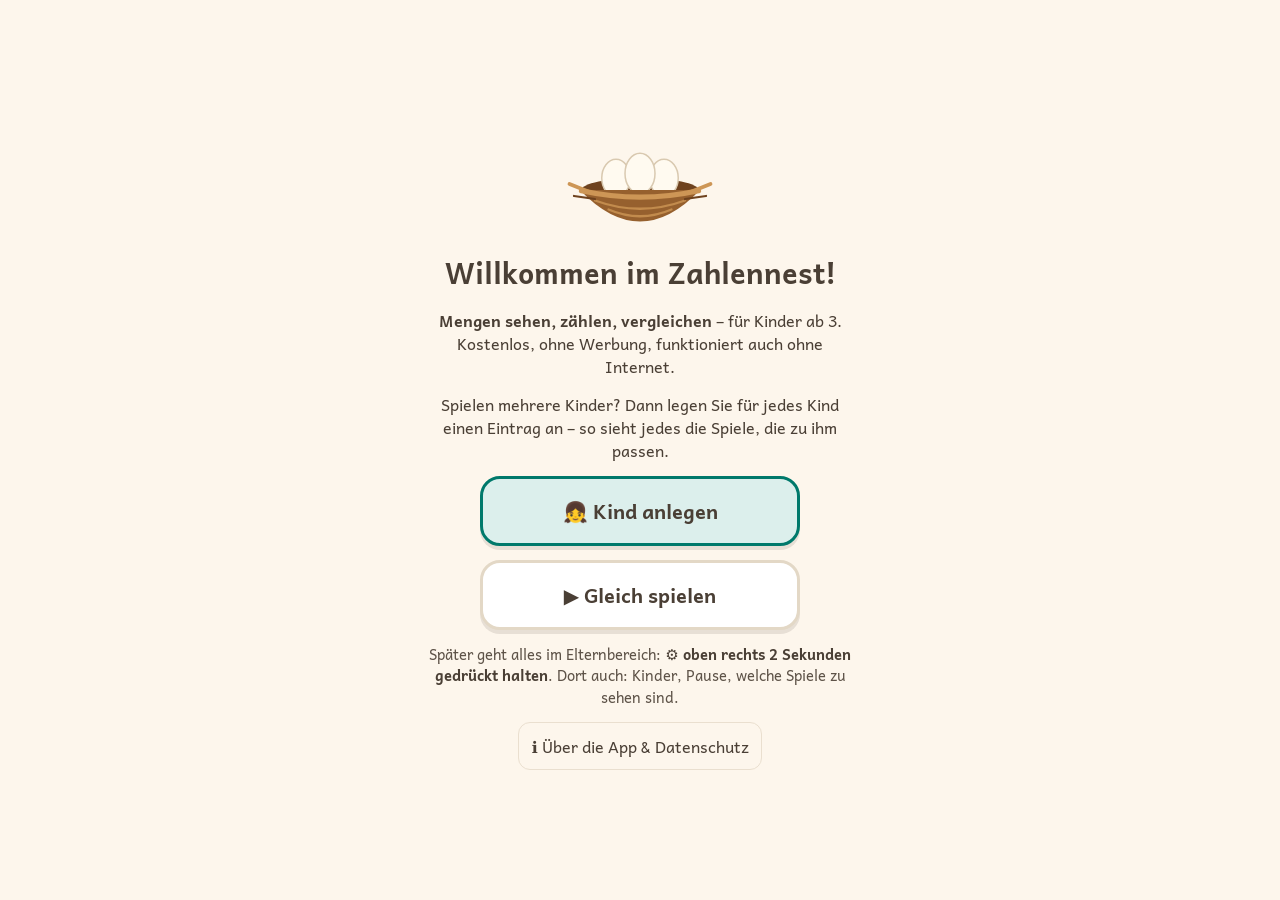
==== index.html @ 63c45300 "Team-Vorschläge: Nachspuren mit Ausweg (Strich wird gezeigt), kein Fehler-Vibrieren, „Welche Zahl?“ " ====
<!doctype html>
<html lang="de">
<head>
  <meta charset="utf-8">
  <!-- Sicherheit (wie Wortnest): nur eigene Dateien; kein eingebetteter oder fremder Code, nichts geht an fremde Adressen
       (Fotos kommen als blob:/data: vom Gerät). Beschrieben in docs/technik.md, Test tests/sicherheit.js -->
  <meta http-equiv="Content-Security-Policy" content="default-src 'self'; script-src 'self'; style-src 'self'; style-src-attr 'unsafe-inline'; img-src 'self' blob: data:; media-src 'self' blob: data:; font-src 'self'; connect-src 'self' blob: data:; worker-src 'self'; manifest-src 'self'; frame-src 'self'; object-src 'none'; base-uri 'self'; form-action 'none'">
  <meta name="referrer" content="no-referrer">
  <meta name="viewport" content="width=device-width, initial-scale=1, maximum-scale=1, user-scalable=no, viewport-fit=cover">
  <meta name="theme-color" content="#fdf6ec">
  <title>Zahlennest – Mengen und Zahlen</title>
  <link rel="manifest" href="manifest.webmanifest">
  <link rel="icon" href="icons/icon-192.png">
  <link rel="stylesheet" href="style.css">
</head>
<body class="laedt">

  <!-- Willkommen: nur beim allerersten Start auf einem neuen Gerät, für die Eltern -->
  <section id="willkommen" class="screen">
    <div class="willkommen">
      <img class="willkommen-bild" src="bilder/nest.svg" alt="">
      <h2>Willkommen im Zahlennest!</h2>
      <p><b>Mengen sehen, zählen, vergleichen</b> – für Kinder ab 3. Kostenlos, ohne Werbung,
        funktioniert auch ohne Internet.</p>
      <p>Spielen mehrere Kinder? Dann legen Sie für jedes Kind einen Eintrag an – so sieht jedes die Spiele,
        die zu ihm passen.</p>
      <button id="btn-willkommen-kind" class="willkommen-btn haupt">👧 Kind anlegen</button>
      <button id="btn-willkommen-los" class="willkommen-btn">▶️ Gleich spielen</button>
      <p class="hinweis">Später geht alles im Elternbereich: <b>⚙️ oben rechts 2 Sekunden gedrückt halten</b>.
        Dort auch: Kinder, Pause, welche Spiele zu sehen sind.</p>
      <button id="btn-willkommen-info" class="text-btn">ℹ️ Über die App &amp; Datenschutz</button>
    </div>
  </section>

  <!-- Über die App & Datenschutz (für Eltern) -->
  <section id="info" class="screen eltern">
    <header class="topbar">
      <button id="btn-info-zurueck" class="icon-btn" aria-label="Zurück">⬅️</button>
      <h2>Über die App</h2>
      <span></span>
    </header>
    <div class="eltern-inhalt info">
      <div class="karte">
        <h3>Zahlennest <small>· eine App vom Lauschling</small></h3>
        <p>Eine kostenlose Lern-App für Kinder ab 3 Jahren, ohne Werbung und ohne Tracking – als privates Projekt eines
          Vaters für seine Kinder entstanden. Sie ist an Montessori angelehnt: erst <b>Mengen</b> erleben, dann Ziffern;
          erst kleine Zahlen (1 bis 3 auf einen Blick, bis 5 zählen), dann größere. Gezählt wird durch Schieben, nicht
          durch Tippen, und die letzte Zahl wird betont: „eins, zwei, drei – drei Äpfel!“</p>
        <p>Es gibt kein „falsch“, keine Punkte und keine Zeitgrenze. Jede Runde endet mit einer kleinen Aufgabe in der
          echten Welt („Hol mir zwei Löffel!“) – Zählen lernt man vor allem beim Tischdecken, Treppensteigen und Spielen.</p>
        <p>Welche Spiele Ihr Kind sieht, stellen Sie im Elternbereich ein – am besten ein neues Spiel erst zeigen, wenn
          Sie es zusammen ausprobiert haben. Kurze Einheiten (wenige Minuten) sind für dieses Alter genug.</p>
        <p>Schwester-App: <a href="https://doganbedran.github.io/buchstaben/" target="_blank" rel="noopener">Wortnest</a>
          (Buchstaben und Laute). Eine eingestellte Pause gilt für beide Apps zusammen.</p>
      </div>
      <div class="karte">
        <h3>Datenschutz</h3>
        <p><b>Alles bleibt auf diesem Gerät.</b> Namen der Kinder, Fotos, eigene Sprachaufnahmen und Einstellungen speichert die App nur im
          Speicher dieses Browsers bzw. der installierten App. Es gibt kein Konto, keinen eigenen Server, keine Werbung,
          keine Analyse- oder Tracking-Dienste, und nichts wird an Dritte gesendet.</p>
        <p><b>Kamera und Mikrofon</b> werden nur benutzt, wenn Sie ausdrücklich ein Foto wählen oder etwas aufnehmen.</p>
        <p><b>Abruf der App:</b> Die App wird über <a href="https://pages.github.com/" target="_blank" rel="noopener">GitHub Pages</a>
          (GitHub, Inc., USA) bereitgestellt. Beim Laden und bei Updates verarbeitet GitHub technisch notwendig Verbindungsdaten
          wie die IP-Adresse, z. B. zur Sicherheit des Dienstes. Darauf hat die App keinen Einfluss; Einzelheiten stehen in der
          <a href="https://docs.github.com/de/site-policy/privacy-policies/github-general-privacy-statement" target="_blank" rel="noopener">Datenschutzerklärung von GitHub</a>.
          Danach läuft die App auch ohne Internet.</p>
        <p><b>Wortnest und Zahlennest</b> liegen unter derselben Adresse, speichern ihre Daten aber getrennt. Gemeinsam
          ist nur die Pause (Spielzeit von heute und die Einstellung „Pause nach … Minuten“).</p>
        <p><b>Löschen:</b> Kinder lassen sich im Elternbereich einzeln löschen. Alles auf einmal löschen Sie, indem Sie die
          App deinstallieren bzw. die Website-Daten dieser Seite im Browser löschen – Achtung: Das löscht auch die Daten
          von Wortnest auf diesem Gerät.</p>
      </div>
      <div class="karte">
        <h3>Lizenz &amp; Kontakt</h3>
        <p>Der Programmcode ist freie Software unter der
          <a href="https://www.gnu.org/licenses/agpl-3.0.de.html" target="_blank" rel="noopener">GNU AGPL 3.0</a>.
          Aufnahmen des Sprechers stehen unter
          <a href="https://creativecommons.org/licenses/by-nc-nd/4.0/deed.de" target="_blank" rel="noopener">CC BY-NC-ND 4.0</a>
          (nicht kommerziell, nicht verändert); vorläufige Aufnahmen stammen von der Sprachsynthese Piper („Thorsten“, frei).
          Bilder sind Emoji Ihres Geräts bzw. eigene Zeichnungen. Schrift: Andika von SIL International unter der
          <a href="https://github.com/doganbedran/zahlennest/blob/main/fonts/OFL.txt" target="_blank" rel="noopener">SIL Open Font License 1.1</a>.</p>
        <p>Fragen, Ideen oder Fehler? Gern auf der Projektseite:
          <a href="https://github.com/doganbedran/zahlennest" target="_blank" rel="noopener">github.com/doganbedran/zahlennest</a></p>
        <p class="hinweis"><span id="info-version"></span></p>
      </div>
    </div>
  </section>

  <!-- Wer spielt? (nur wenn Kinder angelegt sind) -->
  <section id="wer" class="screen">
    <header class="topbar wer-kopf">
      <img class="wer-nest" src="bilder/nest.svg" alt="">
    </header>
    <div id="wer-liste" class="wer-liste"></div>
  </section>

  <!-- Startseite: nur große Spiel-Kacheln (ein Bildschirm, eine Aufgabe) -->
  <section id="home" class="screen active">
    <header class="topbar">
      <button id="btn-kind" class="kind-btn" aria-label="Anderes Kind" hidden></button>
      <span></span>
      <button id="btn-eltern" class="icon-btn small" aria-label="Elternbereich (lange drücken)">
        <span>⚙️</span><svg class="ring" viewBox="0 0 36 36"><circle cx="18" cy="18" r="16"/></svg>
      </button>
    </header>
    <!-- Spiele: große Symbole, die Kinder ohne Lesen verstehen; sichtbar nur, was fertig und im Regal ist -->
    <nav class="spiele-raster" aria-label="Spiele">
      <button class="spiel-btn" data-spiel="wieviele" aria-label="Wie viele?" hidden>✋</button>
      <button class="spiel-btn" data-spiel="mehr" aria-label="Mehr oder weniger?" hidden><svg class="kachel-bild" viewBox="0 0 100 100" aria-hidden="true"><!-- wie im Spiel: zwei Teller übereinander, oben 5, unten 1 --><ellipse cx="50" cy="26" rx="46" ry="23" fill="#fff" stroke="#c7b08a" stroke-width="2.5"/><ellipse cx="50" cy="26" rx="38" ry="17" fill="#f6efe3"/><circle cx="38" cy="17" r="6" fill="#d23c2c" stroke="#4a3f35" stroke-width="1.5"/><circle cx="62" cy="17" r="6" fill="#d23c2c" stroke="#4a3f35" stroke-width="1.5"/><circle cx="50" cy="26" r="6" fill="#d23c2c" stroke="#4a3f35" stroke-width="1.5"/><circle cx="38" cy="35" r="6" fill="#d23c2c" stroke="#4a3f35" stroke-width="1.5"/><circle cx="62" cy="35" r="6" fill="#d23c2c" stroke="#4a3f35" stroke-width="1.5"/><ellipse cx="50" cy="74" rx="46" ry="23" fill="#fff" stroke="#c7b08a" stroke-width="2.5"/><ellipse cx="50" cy="74" rx="38" ry="17" fill="#f6efe3"/><circle cx="50" cy="74" r="6" fill="#d23c2c" stroke="#4a3f35" stroke-width="1.5"/></svg></button>
      <button class="spiel-btn" data-spiel="korb" aria-label="In den Korb zählen" hidden>🧺</button>
      <button class="spiel-btn" data-spiel="trommel" aria-label="Zahlen-Trommel" hidden>🥁</button>
      <button class="spiel-btn" data-spiel="holmir" aria-label="Hol mir …" hidden>🥄</button>
      <button class="spiel-btn" data-spiel="ziffern" aria-label="Ziffern nachspuren" hidden></button>
      <button class="spiel-btn" data-spiel="welche" aria-label="Welche Zahl?" hidden></button>
    </nav>
    <!-- Noch kein Spiel im Regal: ruhiges Nest statt leerer Seite -->
    <div id="home-leer" class="home-leer" hidden><img src="bilder/nest.svg" alt=""></div>
  </section>

  <!-- Wie viele? Drei-Stufen-Lektion mit Mengen 1–3 (👀 Das sind zwei. / 👂 Wo sind drei? / 🗣️ Sag es!), dann echte Welt -->
  <section id="wieviele" class="screen">
    <header class="topbar">
      <button id="btn-wieviele-home" class="icon-btn" aria-label="Zurück">🏠</button>
      <div id="wieviele-runden" class="runden-eier"></div>
      <button id="btn-wieviele-laut" class="icon-btn" aria-label="Nochmal hören">🔊</button>
    </header>
    <div id="wieviele-symbol" class="stufen-symbol" aria-hidden="true">👀</div>
    <div id="wieviele-karten" class="mengen-karten"></div>
    <div class="daumen-platz"><button id="btn-wieviele-daumen" class="daumen-btn" aria-label="Gemacht" hidden>👍</button></div>
  </section>

  <!-- Mehr oder weniger? Zwei Teller, das Kind tippt den mit mehr (bzw. weniger); daneben: Dinge stellen sich paarweise auf -->
  <section id="mehr" class="screen">
    <header class="topbar">
      <button id="btn-mehr-home" class="icon-btn" aria-label="Zurück">🏠</button>
      <div id="mehr-runden" class="runden-eier"></div>
      <button id="btn-mehr-laut" class="icon-btn" aria-label="Nochmal hören">🔊</button>
    </header>
    <div id="mehr-teller" class="teller-paar"></div>
    <div class="daumen-platz"><button id="btn-mehr-daumen" class="daumen-btn" aria-label="Gemacht" hidden>👍</button></div>
  </section>

  <!-- In den Korb zählen: Dinge aus dem Vorrat in den Korb schieben, jedes Ankommen zählt („eins … zwei … drei“) -->
  <section id="korb" class="screen">
    <header class="topbar">
      <button id="btn-korb-home" class="icon-btn" aria-label="Zurück">🏠</button>
      <div id="korb-runden" class="runden-eier"></div>
      <button id="btn-korb-laut" class="icon-btn" aria-label="Nochmal hören">🔊</button>
    </header>
    <div id="korb-feld" class="korb-feld"></div>
    <div class="daumen-platz"><button id="btn-korb-daumen" class="daumen-btn" aria-label="Gemacht" hidden>👍</button></div>
  </section>

  <!-- Zahlen-Trommel: „Hau dreimal auf die Trommel!“ – je Schlag ein Punkt auf der Karte und ein Zahlwort -->
  <section id="trommel" class="screen">
    <header class="topbar">
      <button id="btn-trommel-home" class="icon-btn" aria-label="Zurück">🏠</button>
      <div id="trommel-runden" class="runden-eier"></div>
      <button id="btn-trommel-laut" class="icon-btn" aria-label="Nochmal hören">🔊</button>
    </header>
    <div id="trommel-feld" class="trommel-feld"></div>
    <div class="daumen-platz"><button id="btn-trommel-daumen" class="daumen-btn" aria-label="Gemacht" hidden>👍</button></div>
  </section>

  <!-- Ziffern nachspuren: Ziffer Strich für Strich nachfahren, dann die Menge dazu (ab 4) -->
  <section id="ziffern" class="screen">
    <header class="topbar">
      <button id="btn-ziffern-home" class="icon-btn" aria-label="Zurück">🏠</button>
      <div id="ziffern-runden" class="runden-eier"></div>
      <button id="btn-ziffern-laut" class="icon-btn" aria-label="Nochmal hören">🔊</button>
    </header>
    <div id="ziffern-feld" class="ziffern-feld"></div>
    <div class="daumen-platz"><button id="btn-ziffern-daumen" class="daumen-btn" aria-label="Gemacht" hidden>👍</button></div>
  </section>

  <!-- Welche Zahl? Drei-Stufen-Lektion mit Ziffern: Das ist … / Wo ist …? / Sag es! -->
  <section id="welche" class="screen">
    <header class="topbar">
      <button id="btn-welche-home" class="icon-btn" aria-label="Zurück">🏠</button>
      <div id="welche-runden" class="runden-eier"></div>
      <button id="btn-welche-laut" class="icon-btn" aria-label="Nochmal hören">🔊</button>
    </header>
    <div id="welche-symbol" class="stufen-symbol" aria-hidden="true">👀</div>
    <div id="welche-karten" class="mengen-karten"></div>
    <div class="daumen-platz"><button id="btn-welche-daumen" class="daumen-btn" aria-label="Gemacht" hidden>👍</button></div>
  </section>

  <!-- Hol mir …: ganz echte Welt – „Hol mir zwei Löffel!“, das Kind holt, ein Erwachsener tippt 👍, dann wird gezählt -->
  <section id="hol" class="screen">
    <header class="topbar">
      <button id="btn-hol-home" class="icon-btn" aria-label="Zurück">🏠</button>
      <div id="hol-runden" class="runden-eier"></div>
      <button id="btn-hol-laut" class="icon-btn" aria-label="Nochmal hören">🔊</button>
    </header>
    <div id="hol-feld" class="hol-feld"></div>
    <div class="daumen-platz"><button id="btn-hol-daumen" class="daumen-btn" aria-label="Gemacht" hidden>👍</button></div>
  </section>

  <!-- Pause: ruhiges Bild, nur 🏠 (gilt auch nach einer Pause in Wortnest) -->
  <section id="pause" class="screen">
    <div class="spiel-pause">
      <div class="pause-bild" aria-hidden="true">😴</div>
      <button id="btn-pause-home" class="ende-home" aria-label="Fertig">🏠</button>
    </div>
  </section>

  <section id="eltern" class="screen eltern">
    <header class="topbar">
      <button id="btn-eltern-zurueck" class="icon-btn" aria-label="Zurück">🏠</button>
      <h2>Elternbereich</h2>
      <span></span>
    </header>
    <div class="eltern-inhalt">
      <div class="karte">
        <h3>Kinder</h3>
        <p class="hinweis">Jedes Kind hat eigene Einstellungen. Sobald ein Kind angelegt ist, fragt die App beim Start
          „Wer spielt?“. Die App zählt nichts über Ihr Kind – es gibt keine Punkte und keine Ranglisten.</p>
        <div id="kinder-liste" class="kinder-liste"></div>
        <button id="btn-kind-neu" class="text-btn">➕ Kind hinzufügen</button>
        <button id="btn-aus-wortnest" class="text-btn" hidden>📥 Aus Wortnest übernehmen</button>
      </div>

      <div class="karte">
        <h3>Stimmen 🎙️</h3>
        <p class="hinweis">Statt der Computerstimme können Sie (oder Oma, Opa …) die Sätze der Spiele selbst einsprechen.
          Die Aufnahmen bleiben nur auf diesem Gerät. Was noch nicht eingesprochen ist, spricht weiter die Computerstimme.</p>
        <div id="menschen-liste" class="kinder-liste"></div>
        <button id="btn-mensch-neu" class="text-btn">➕ Mensch hinzufügen</button>
        <div id="stimme-app" hidden>
          <p class="hinweis">Wer spricht in der App?</p>
          <div id="stimme-app-wahl" class="stimme-wahl"></div>
        </div>
      </div>

      <div class="karte" id="karte-regal">
        <h3>Spiele im Regal</h3>
        <p class="hinweis">Welche Spiele auf der Startseite stehen. Lieber wenige: mit 3 Jahren meist 2–3 Spiele,
          mit 4 meist 3–4. Ein neues Spiel erst ins Regal stellen, wenn Sie es einmal zusammen ausprobiert haben – und
          dafür lieber ein anderes herausnehmen (tauschen statt anhäufen). Ein Spiel pro Mal reicht.</p>
        <div id="spiele-wahl" class="regal-wahl"></div>
        <label class="umschalter spiel-option" data-spiel="mehr"><input type="checkbox" id="weniger" data-option="weniger">
          „Mehr oder weniger?“: nach 4 Runden auch „Wo sind weniger?“ fragen (eher ab 4)</label>
        <label class="umschalter spiel-option" data-spiel="korb"><input type="checkbox" id="korbBis5" data-option="korbBis5">
          „In den Korb“: Mengen 3 bis 5 (sonst 1 bis 3)</label>
        <label class="umschalter spiel-option" data-spiel="korb"><input type="checkbox" id="korbTippen" data-option="korbTippen">
          „In den Korb“: Antippen statt Schieben (das Ding fliegt von selbst hinein)</label>
        <label class="umschalter spiel-option" data-spiel="trommel"><input type="checkbox" id="trommelBis5" data-option="trommelBis5">
          „Zahlen-Trommel“: Mengen 3 bis 5 (sonst 1 bis 3)</label>
        <label class="umschalter spiel-option" data-spiel="holmir"><input type="checkbox" id="holBis5" data-option="holBis5">
          „Hol mir …“: Mengen 3 bis 5 (sonst 1 bis 3)</label>
        <p class="hinweis spiel-option" data-spiel="holmir">„Hol mir …“ – welche Dinge geholt werden: nur Ungefährliches und
          Unzerbrechliches, vorher in Reichweite bereitlegen (kein Klettern); das Handy bleibt liegen. Bei kleinen
          Geschwistern nur große Bausteine. 👍 erst tippen, wenn die Anzahl stimmt – sonst gemeinsam nachzählen:
          „Wir brauchen noch einen“ oder „Einer darf zurück“, ohne zu korrigieren. Nach dem Zurückbringen nochmal 👍.</p>
        <div class="hol-dinge spiel-option" data-spiel="holmir">
          <label class="umschalter"><input type="checkbox" id="holLoeffel" data-option="holLoeffel"> 🥄 Löffel</label>
          <label class="umschalter"><input type="checkbox" id="holBecher" data-option="holBecher"> 🥤 Becher (aus Plastik)</label>
          <label class="umschalter"><input type="checkbox" id="holBaustein" data-option="holBaustein"> 🧱 Bausteine</label>
          <label class="umschalter"><input type="checkbox" id="holKuscheltier" data-option="holKuscheltier"> 🧸 Kuscheltiere</label>
        </div>
        <p class="hinweis spiel-option" data-spiel="ziffern">„Ziffern nachspuren“ und „Welche Zahl?“ beginnen mit 1, 2 und 3. Die nächste Gruppe
          erst dazunehmen, wenn die ersten Ziffern sicher klappen (gilt für beide).
          Bei „Such eine Drei bei dir zu Hause!“ gern beim Suchen helfen (Buch, Kalender, Hausnummer):</p>
        <label class="umschalter spiel-option" data-spiel="ziffern"><input type="checkbox" id="ziffern456" data-option="ziffern456"> „Ziffern“: 4, 5 und 6 dazu</label>
        <label class="umschalter spiel-option" data-spiel="ziffern"><input type="checkbox" id="ziffern789" data-option="ziffern789"> „Ziffern“: 7, 8 und 9 dazu</label>
        <label class="umschalter spiel-option" data-spiel="ziffern"><input type="checkbox" id="ziffern0" data-option="ziffern0"> „Ziffern“: die 0 dazu („da ist nichts“)</label>
      </div>

      <div class="karte spiel-option" data-spiel="holmir">
        <h3>Eigene Dinge für „Hol mir …“</h3>
        <p class="hinweis">Fotografieren Sie Dinge aus Ihrer Wohnung (bis zu sechs), z. B. die Badeente. Die Stimme sagt dann
          „Hol mir zwei davon!“ und zeigt das Foto. Nur Ungefährliches und Unzerbrechliches, und bitte nur das Ding
          fotografieren – keine Personen. Gilt für alle Kinder.</p>
        <div id="eigene-dinge" class="eigene-dinge"></div>
        <button id="btn-ding-neu" class="text-btn">📷 Eigenes Ding</button>
      </div>

      <div class="karte">
        <h3>Pause 😴</h3>
        <p class="hinweis">Nach der gewählten Spielzeit kommt beim nächsten Spielende ein ruhiges Pausen-Bild – nie mitten
          im Spiel. Wer danach (etwa eine halbe Stunde lang) ein Spiel öffnet, sieht wieder das Pausen-Bild.
          <b>Gilt für Wortnest und Zahlennest zusammen</b> auf diesem Gerät.</p>
        <p class="hinweis">Zur Einordnung: Für 3- bis 6-Jährige empfehlen Fachgesellschaften höchstens etwa 30 Minuten
          Bildschirm an einzelnen Tagen, am besten gemeinsam mit einem Erwachsenen – für alle Apps zusammen.</p>
        <div id="pause-wahl" class="regal-wahl"></div>
        <p class="hinweis" id="spielzeit-heute"></p>
        <button id="btn-pause-aus" class="text-btn" hidden>▶️ Pause jetzt beenden</button>
      </div>

      <div class="karte">
        <h3>App</h3>
        <p class="hinweis"><span id="app-version"></span> · Updates kommen automatisch, sobald das Gerät online ist.</p>
        <button id="btn-update" class="text-btn">🔄 Nach Update suchen</button>
      </div>

      <div class="karte">
        <h3>Über die App &amp; Datenschutz</h3>
        <p class="hinweis">Wie die App funktioniert, was gespeichert wird (nur auf diesem Gerät) und unter welcher Lizenz sie steht.</p>
        <button id="btn-info" class="text-btn">ℹ️ Über die App &amp; Datenschutz</button>
      </div>
      <input type="file" id="foto-input" accept="image/*" hidden>
    </div>
  </section>

  <section id="kind" class="screen eltern">
    <header class="topbar">
      <button id="btn-kind-zurueck" class="icon-btn" aria-label="Zurück">⬅️</button>
      <h2 id="kind-titel">Kind</h2>
      <span></span>
    </header>
    <div class="eltern-inhalt">
      <div class="karte">
        <h3>Name</h3>
        <input id="kind-name" class="textfeld" type="text" maxlength="20" autocomplete="off">
      </div>
      <div class="karte">
        <h3>Erkennungsbild</h3>
        <p class="hinweis">Daran erkennt das Kind sich bei „Wer spielt?“.</p>
        <div id="kind-tiere" class="tier-auswahl"></div>
        <div class="knopf-reihe">
          <button id="btn-kind-foto" class="text-btn">📷 Foto vom Kind</button>
          <button id="btn-kind-foto-weg" class="text-btn">↩️ Kein Foto</button>
        </div>
      </div>
      <div class="karte">
        <h3>Spiele im Regal</h3>
        <p class="hinweis">Welche Spiele dieses Kind auf der Startseite sieht. Lieber wenige: mit 3 Jahren
          meist 2–3 Spiele, mit 4 meist 3–4. Ein neues Spiel erst ins Regal stellen, wenn Sie es einmal zusammen
          ausprobiert haben – und dafür lieber ein anderes herausnehmen. Die Ziffern-Spiele eher erst ab 4; Geschwister
          sehen ihr Regal jeweils für sich (nicht „das ist für Große“ sagen – zuschauen und mitzählen geht immer).</p>
        <div id="kind-spiele" class="regal-wahl"></div>
        <label class="umschalter spiel-option" data-spiel="mehr"><input type="checkbox" id="kind-weniger" data-option="weniger">
          „Mehr oder weniger?“: nach 4 Runden auch „Wo sind weniger?“ fragen</label>
        <p class="hinweis spiel-option" data-spiel="mehr">„Weniger“ ist schwerer als „mehr“ (eher ab 4) – erst
          einschalten, wenn „mehr“ sicher klappt.</p>
        <label class="umschalter spiel-option" data-spiel="korb"><input type="checkbox" id="kind-korbBis5" data-option="korbBis5">
          „In den Korb“: Mengen 3 bis 5 (sonst 1 bis 3)</label>
        <label class="umschalter spiel-option" data-spiel="korb"><input type="checkbox" id="kind-korbTippen" data-option="korbTippen">
          „In den Korb“: Antippen statt Schieben (das Ding fliegt von selbst hinein)</label>
        <p class="hinweis spiel-option" data-spiel="korb">Schieben übt die Hand und das Zählen zugleich. „Antippen“ hilft,
          wenn das Schieben noch schwerfällt.</p>
        <label class="umschalter spiel-option" data-spiel="trommel"><input type="checkbox" id="kind-trommelBis5" data-option="trommelBis5">
          „Zahlen-Trommel“: Mengen 3 bis 5 (sonst 1 bis 3)</label>
        <label class="umschalter spiel-option" data-spiel="holmir"><input type="checkbox" id="kind-holBis5" data-option="holBis5">
          „Hol mir …“: Mengen 3 bis 5 (sonst 1 bis 3)</label>
        <p class="hinweis spiel-option" data-spiel="holmir">„Hol mir …“ – welche Dinge geholt werden: nur Ungefährliches und
          Unzerbrechliches, vorher in Reichweite bereitlegen (kein Klettern); das Handy bleibt liegen. Bei kleinen
          Geschwistern nur große Bausteine. 👍 erst tippen, wenn die Anzahl stimmt – sonst gemeinsam nachzählen:
          „Wir brauchen noch einen“ oder „Einer darf zurück“, ohne zu korrigieren. Nach dem Zurückbringen nochmal 👍.</p>
        <div class="hol-dinge spiel-option" data-spiel="holmir">
          <label class="umschalter"><input type="checkbox" id="kind-holLoeffel" data-option="holLoeffel"> 🥄 Löffel</label>
          <label class="umschalter"><input type="checkbox" id="kind-holBecher" data-option="holBecher"> 🥤 Becher (aus Plastik)</label>
          <label class="umschalter"><input type="checkbox" id="kind-holBaustein" data-option="holBaustein"> 🧱 Bausteine</label>
          <label class="umschalter"><input type="checkbox" id="kind-holKuscheltier" data-option="holKuscheltier"> 🧸 Kuscheltiere</label>
        </div>
        <p class="hinweis spiel-option" data-spiel="ziffern">„Ziffern nachspuren“ und „Welche Zahl?“ (eher ab 4) beginnen mit 1, 2 und 3. Die
          nächste Gruppe erst dazunehmen, wenn die ersten Ziffern sicher klappen (gilt für beide).
          Bei „Such eine Drei bei dir zu Hause!“ gern beim Suchen helfen (Buch, Kalender, Hausnummer):</p>
        <label class="umschalter spiel-option" data-spiel="ziffern"><input type="checkbox" id="kind-ziffern456" data-option="ziffern456"> „Ziffern“: 4, 5 und 6 dazu</label>
        <label class="umschalter spiel-option" data-spiel="ziffern"><input type="checkbox" id="kind-ziffern789" data-option="ziffern789"> „Ziffern“: 7, 8 und 9 dazu</label>
        <label class="umschalter spiel-option" data-spiel="ziffern"><input type="checkbox" id="kind-ziffern0" data-option="ziffern0"> „Ziffern“: die 0 dazu („da ist nichts“)</label>
      </div>
      <div class="karte" id="karte-kind-stimme" hidden>
        <h3>Stimme</h3>
        <p class="hinweis">Wer in den Spielen spricht. Am besten bleibt es bei einer Stimme pro Kind.</p>
        <div id="kind-stimme" class="stimme-wahl"></div>
      </div>
      <div class="karte">
        <div class="knopf-reihe">
          <button id="btn-kind-loeschen" class="text-btn warnung">🗑️ Kind löschen</button>
        </div>
      </div>
    </div>
  </section>

  <section id="mensch" class="screen eltern">
    <header class="topbar">
      <button id="btn-mensch-zurueck" class="icon-btn" aria-label="Zurück">⬅️</button>
      <h2 id="mensch-titel">Stimme</h2>
      <span></span>
    </header>
    <div class="eltern-inhalt">
      <div class="karte">
        <h3>Name</h3>
        <input id="mensch-name" class="textfeld" type="text" maxlength="30" autocomplete="off">
      </div>
      <div class="karte">
        <h3>Foto</h3>
        <p class="hinweis">Nur für Sie zum Erkennen in den Listen.</p>
        <div class="mensch-foto-reihe">
          <span id="mensch-foto" class="mensch-bild gross"></span>
          <div class="knopf-reihe">
            <button id="btn-mensch-foto" class="text-btn">📷 Foto</button>
            <button id="btn-mensch-foto-weg" class="text-btn">↩️ Kein Foto</button>
          </div>
        </div>
      </div>
      <div class="karte">
        <h3>Sätze einsprechen</h3>
        <p class="hinweis" id="mensch-stand"></p>
        <p class="hinweis" id="mensch-fuer"></p>
        <button id="btn-mensch-studio" class="text-btn">🎙️ Sätze einsprechen</button>
      </div>
      <div class="karte">
        <div class="knopf-reihe">
          <button id="btn-mensch-loeschen" class="text-btn warnung">🗑️ Löschen (mit allen Aufnahmen)</button>
        </div>
      </div>
    </div>
  </section>

  <section id="studio" class="screen eltern">
    <header class="topbar">
      <button id="btn-studio-zurueck" class="icon-btn" aria-label="Zurück">⬅️</button>
      <h2 id="studio-titel">Stimme einsprechen</h2>
      <span></span>
    </header>
    <div class="eltern-inhalt studio">
      <div class="karte" id="studio-hinweis" hidden>
        <h3>Bevor es losgeht</h3>
        <p class="hinweis">Ihre Aufnahmen bleiben nur auf diesem Gerät – nichts wird gesendet. Bitte in ruhiger Umgebung
          aufnehmen, ohne Kinderstimmen oder Namen im Hintergrund. Wer die App oder die Browserdaten löscht, verliert
          die Aufnahmen. Zählen immer in einem Zug einsprechen, langsam – die letzte Zahl betonen.</p>
        <button id="btn-studio-ok" class="text-btn">Verstanden</button>
      </div>
      <div class="studio-reiter" id="studio-reiter"></div>
      <div class="studio-balken"><span id="studio-balken"></span></div>
      <div class="karte studio-karte">
        <div class="studio-text" id="studio-text"></div>
        <p class="hinweis" id="studio-tipp"></p>
        <div class="knopf-reihe">
          <button id="btn-studio-standard" class="text-btn">▶ Computerstimme</button>
          <button id="btn-studio-meins" class="text-btn">▶ Meins</button>
        </div>
        <button id="btn-studio-mikro" class="studio-mikro" aria-label="Gedrückt halten zum Aufnehmen">🎙️</button>
        <div class="studio-pegel" aria-hidden="true"><span id="studio-pegel"></span></div>
        <p class="hinweis studio-meldung" id="studio-meldung">Gedrückt halten und sprechen, dann loslassen.</p>
        <button id="btn-studio-gut" class="text-btn studio-gut" disabled>✓ Gut, weiter</button>
        <div class="knopf-reihe studio-nav">
          <button id="btn-studio-vor" class="text-btn">← vorheriger</button>
          <button id="btn-studio-weiter" class="text-btn">überspringen →</button>
        </div>
        <button id="btn-studio-zuruecksetzen" class="text-btn warnung">↩️ Wieder Computerstimme</button>
      </div>
    </div>
  </section>

  <script src="ansagen.js"></script>
  <script src="striche.js"></script>
  <script src="app.js"></script>
</body>
</html>
---- style.css ----
/* Andika (SIL, Open Font License – fonts/OFL.txt): Schrift für Leseanfänger, mitgeliefert, damit jedes Gerät
   gleich aussieht und es offline geht. latin = Deutsch; latin-ext nur bei Bedarf (z. B. ş, ğ, ẞ in Namen). */
@font-face { font-family: 'Andika'; font-style: normal; font-weight: 400; font-display: swap;
  src: url('fonts/andika-latin-400.woff2') format('woff2'); unicode-range: U+0000-00FF, U+0131, U+0152-0153, U+02BB-02BC, U+02C6, U+02DA, U+02DC, U+0304, U+0308, U+0329, U+2000-206F, U+20AC, U+2122, U+2191, U+2193, U+2212, U+2215, U+FEFF, U+FFFD; }
@font-face { font-family: 'Andika'; font-style: normal; font-weight: 400; font-display: swap;
  src: url('fonts/andika-latin-ext-400.woff2') format('woff2'); unicode-range: U+0100-02BA, U+02BD-02C5, U+02C7-02CC, U+02CE-02D7, U+02DD-02FF, U+0304, U+0308, U+0329, U+1D00-1DBF, U+1E00-1E9F, U+1EF2-1EFF, U+2020, U+20A0-20AB, U+20AD-20C4, U+2113, U+2C60-2C7F, U+A720-A7FF; }
@font-face { font-family: 'Andika'; font-style: normal; font-weight: 700; font-display: swap;
  src: url('fonts/andika-latin-700.woff2') format('woff2'); unicode-range: U+0000-00FF, U+0131, U+0152-0153, U+02BB-02BC, U+02C6, U+02DA, U+02DC, U+0304, U+0308, U+0329, U+2000-206F, U+20AC, U+2122, U+2191, U+2193, U+2212, U+2215, U+FEFF, U+FFFD; }
@font-face { font-family: 'Andika'; font-style: normal; font-weight: 700; font-display: swap;
  src: url('fonts/andika-latin-ext-700.woff2') format('woff2'); unicode-range: U+0100-02BA, U+02BD-02C5, U+02C7-02CC, U+02CE-02D7, U+02DD-02FF, U+0304, U+0308, U+0329, U+1D00-1DBF, U+1E00-1E9F, U+1EF2-1EFF, U+2020, U+20A0-20AB, U+20AD-20C4, U+2113, U+2C60-2C7F, U+A720-A7FF; }

/* Farben laut Gestaltungsrichtlinie der Nest-Familie; Akzent von Zahlennest: Petrol (Weiß darauf 5,3:1).
   Beim Ziffern-Nachspuren (später) kein Petrol – dort nur Blau (Start) und Orange (Pfeile) wie in Wortnest. */
:root {
  --bg: #fdf6ec;
  --papier: #ffffff;
  --text: #4a3f35;
  --leise: #5e5348;          /* leise-lesbar: 7,5:1 auf Weiß */
  --rand: #eadfcf;
  --akzent: #00796b;
  --akzent-hell: #dcefec;
  --gruen: #5cb85c;
  --rot: #e05d5d;
  --schatten: 0 4px 0 rgba(74, 63, 53, 0.12);
}

* { box-sizing: border-box; -webkit-tap-highlight-color: transparent; }

html, body {
  margin: 0;
  height: 100%;
  background: var(--bg);
  color: var(--text);
  font-family: "Andika", "Nunito", system-ui, sans-serif;
  overscroll-behavior: none;
  user-select: none;
  -webkit-user-select: none;
}

button { font: inherit; color: inherit; cursor: pointer; }
[hidden] { display: none !important; }

.screen {
  display: none;
  flex-direction: column;
  height: 100dvh;
  padding: max(12px, env(safe-area-inset-top)) 16px max(12px, env(safe-area-inset-bottom));
}
.screen.active { display: flex; }

.topbar {
  display: flex;
  align-items: center;
  justify-content: space-between;
  gap: 12px;
  flex: 0 0 auto;
}
.topbar h2 { margin: 0; font-size: 1.3rem; }

.icon-btn {
  position: relative;
  width: 64px;
  height: 64px;
  border: none;
  border-radius: 20px;
  background: var(--papier);
  box-shadow: var(--schatten);
  font-size: 2rem;
  display: grid;
  place-items: center;
  transition: transform 0.1s;
}
.icon-btn:active { transform: scale(0.92); }
.icon-btn.small { width: 44px; height: 44px; font-size: 1.3rem; border-radius: 14px; opacity: 0.6; }

/* Langes Drücken für Elternbereich: Fortschrittsring */
.ring { position: absolute; inset: 0; width: 100%; height: 100%; transform: rotate(-90deg); pointer-events: none; }
.ring circle {
  fill: none; stroke: var(--akzent); stroke-width: 3;
  stroke-dasharray: 101; stroke-dashoffset: 101;
}
.icon-btn.halten .ring circle { stroke-dashoffset: 0; transition: stroke-dashoffset 2s linear; }

/* Startseite: große Spiel-Kacheln, ohne Scrollen (2 Spalten hochkant, 4 im Querformat) */
.spiele-raster {
  flex: 1; display: grid; gap: 18px; padding: 10px 0 30px;
  grid-template-columns: repeat(2, min(170px, 40vw, 19vh)); grid-auto-rows: min(170px, 40vw, 19vh);
  justify-content: center; align-content: center;
}
@media (orientation: landscape) {
  .spiele-raster { grid-template-columns: repeat(4, min(180px, 20vw, 32vh)); grid-auto-rows: min(180px, 20vw, 32vh); }
}
.spiel-btn {
  border: none; border-radius: 32px; background: var(--papier); box-shadow: var(--schatten);
  font-size: clamp(2.6rem, 9vh, 5rem); display: grid; place-items: center; padding: 0;
}
.spiel-btn:active { transform: scale(0.94); }
/* Bis Kinder/Regal geladen sind keine Spiel-Kacheln zeigen (sonst springen sie, und ein Kind trifft das falsche Spiel) */
body.laedt #home .spiele-raster { visibility: hidden; }
.home-leer { flex: 1; display: grid; place-items: center; }
.home-leer img { width: min(60vw, 280px); }

/* Spiel-Ende: großes Haus, kleineres Nochmal (kein automatisches Weiterspielen) */
.spiel-ende {
  position: fixed; left: 0; right: 0; bottom: max(40px, env(safe-area-inset-bottom)); z-index: 6;
  display: flex; justify-content: center; align-items: center; gap: 28px;
}
.spiel-ende button { border: none; border-radius: 50%; background: var(--papier); box-shadow: var(--schatten); display: grid; place-items: center; }
.spiel-ende .ende-home { width: 110px; height: 110px; font-size: 3.4rem; }
.spiel-ende .ende-nochmal { width: 76px; height: 76px; font-size: 2.2rem; }

/* Pause: ruhiges Bild, nur 🏠 */
.spiel-pause { position: fixed; inset: 0; z-index: 7; background: var(--bg); display: flex; flex-direction: column;
  align-items: center; justify-content: center; gap: 40px; }
.spiel-pause .pause-bild { font-size: 8rem; animation: lauschen 4s ease-in-out infinite; }
.spiel-pause .ende-home { width: 110px; height: 110px; font-size: 3.4rem; border: none; border-radius: 50%; background: var(--papier); box-shadow: var(--schatten); }
@keyframes lauschen { 50% { transform: scale(1.12) rotate(-6deg); } }
@media (prefers-reduced-motion: reduce) { .spiel-pause .pause-bild { animation: none; } }

/* Wer spielt? */
.wer-kopf { justify-content: center; }
.wer-nest { height: 56px; }
.wer-liste {
  flex: 1;
  display: grid;
  grid-template-columns: repeat(auto-fit, minmax(150px, 1fr));
  gap: 20px;
  align-content: center;
  padding: 16px 0;
}
.wer-kachel {
  border: none;
  border-radius: 32px;
  background: var(--papier);
  box-shadow: var(--schatten);
  padding: 24px 12px 18px;
  display: flex;
  flex-direction: column;
  align-items: center;
  gap: 10px;
  transition: transform 0.1s;
}
.wer-kachel:active { transform: scale(0.95); }
.wer-bild { font-size: 5.5rem; line-height: 1; }
.wer-name { font-size: 1.5rem; font-weight: 700; }
/* Fotos so groß wie ein Emoji in derselben Schriftgröße */
.bild-datei.foto { height: 1.15em; width: 1.15em; object-fit: cover; border-radius: 0.18em; vertical-align: -0.2em; }

/* Wer spielt gerade (oben links auf der Startseite) */
.kind-btn {
  width: 52px; height: 52px;
  border: none; border-radius: 16px;
  background: var(--papier); box-shadow: var(--schatten);
  font-size: 2rem; line-height: 1;
  display: grid; place-items: center;
}
.kind-btn:active { transform: scale(0.92); }

/* Elternbereich */
.eltern { font-family: system-ui, sans-serif; }
.eltern-inhalt { flex: 1; overflow-y: auto; padding: 16px 0 24px; display: flex; flex-direction: column; gap: 16px; }
.karte { background: var(--papier); border-radius: 16px; padding: 16px; box-shadow: var(--schatten); }
.karte[hidden] { display: none; }
.karte h3 { margin: 0 0 10px; font-size: 1.05rem; }
.karte h3 small { font-weight: normal; color: var(--leise); }
.hinweis { margin: 0 0 12px; color: var(--leise); font-size: 0.92rem; line-height: 1.4; }
.hinweis b { color: var(--text); font-weight: 600; }
.knopf-reihe { display: flex; flex-wrap: wrap; gap: 8px; }

.kinder-liste { display: flex; flex-direction: column; margin-bottom: 10px; }
.kind-zeile {
  display: grid; grid-template-columns: 52px 1fr auto; align-items: center; gap: 12px;
  border: none; border-bottom: 1px solid var(--rand); background: none;
  padding: 10px 0; text-align: left;
}
.kind-zeile:last-child { border-bottom: none; }
.kind-zeile .kind-bild { font-size: 2.4rem; text-align: center; line-height: 1; }
.kind-zeile .w { font-size: 1rem; line-height: 1.35; }
.kind-zeile .w small { color: var(--leise); }
.kind-zeile .pfeil { font-size: 1.2rem; }

.tier-auswahl { display: grid; grid-template-columns: repeat(auto-fill, minmax(48px, 1fr)); gap: 8px; margin-bottom: 12px; }
.tier {
  aspect-ratio: 1; border: 2px solid var(--rand); border-radius: 14px;
  background: var(--bg); font-size: 1.7rem;
}
.tier.gewaehlt { border-color: var(--akzent); background: var(--akzent-hell); }

/* Spiele-Regal und Pausen-Wahl im Elternbereich: Name und kurze Erklärung */
.regal-wahl { display: grid; grid-template-columns: repeat(auto-fill, minmax(170px, 1fr)); gap: 8px; margin: 8px 0 12px; }
.regal-spiel {
  display: flex; flex-wrap: wrap; align-items: flex-start; gap: 8px; padding: 8px 10px; border-radius: 14px;
  border: 2px solid #e3d8c6; background: var(--papier); font: inherit; font-size: 0.95rem; text-align: left; opacity: 0.55;
}
.regal-spiel span { font-size: 1.6rem; }
.regal-spiel b { font-weight: 600; }
.regal-spiel small { flex-basis: 100%; font-size: 0.78rem; color: var(--leise); line-height: 1.3; padding-left: 2px; }
.regal-spiel.gewaehlt { border-color: var(--akzent); background: var(--akzent-hell); opacity: 1; }

.textfeld {
  width: 100%; font: inherit; font-size: 1.05rem; padding: 10px 12px;
  border: 1px solid var(--rand); border-radius: 12px; background: var(--bg); color: var(--text);
}

.text-btn { border: 1px solid var(--rand); background: var(--bg); border-radius: 12px; padding: 10px 12px; min-height: 44px; }
.text-btn.warnung { color: #b3261e; border-color: var(--rot); }

/* Willkommen (erster Start, für Eltern) */
.willkommen { flex: 1; display: flex; flex-direction: column; align-items: center; justify-content: center; gap: 14px;
  text-align: center; max-width: 440px; margin: 0 auto; padding: 20px 8px; overflow-y: auto; }
.willkommen h2 { margin: 0; font-size: 1.8rem; }
.willkommen p { margin: 0; line-height: 1.45; }
.willkommen-bild { width: 150px; }
.willkommen-btn { width: 100%; max-width: 320px; padding: 16px; border-radius: 20px; border: 3px solid #e3d8c6;
  background: var(--papier); box-shadow: var(--schatten); font: inherit; font-size: 1.25rem; font-weight: 700; }
.willkommen-btn.haupt { border-color: var(--akzent); background: var(--akzent-hell); }
.willkommen-btn:active { transform: scale(0.97); }

/* Über die App & Datenschutz */
.info .karte p { margin: 0 0 10px; line-height: 1.5; font-size: 0.95rem; }
.info .karte a { color: #1d5fbf; }

/* ---------- Wie viele? ---------- */
/* Rundenpunkte als kleine Eier (nicht rund: sonst sähen sie aus wie die Mengen-Punkte) */
.runden-eier { display: flex; gap: 12px; }
.runden-eier .gruppe { display: flex; gap: 4px; }
.runden-eier .gruppe span { width: 11px; height: 14px; border-radius: 50% 50% 50% 50% / 58% 58% 42% 42%;
  border: 2px solid #c7b08a; background: var(--papier); }
/* gefüllt in Petrol, nicht gelb: Gelb heißt im Spiel „dieser Punkt wird gerade gezählt“ */
.runden-eier .gruppe span.voll { background: var(--akzent); border-color: var(--akzent); }
.stufen-symbol { text-align: center; font-size: 3rem; margin: 10px 0 0; }
.stufen-symbol.huepft { animation: huepfen 0.6s ease; }

/* Karten: eine große (Stufe 1, 3, echte Welt) oder drei (Stufe 2: hochkant als Dreieck, quer als Reihe) */
.mengen-karten { flex: 1; display: grid; gap: 24px; align-content: center; justify-content: center; padding: 0 18px; }
.mengen-karten.einzeln { grid-template-columns: min(260px, 64vw, 38vh); }
.mengen-karten.drei { grid-template-columns: repeat(2, min(160px, 38vw, 22vh)); }
.mengen-karten.drei .mengen-karte:nth-child(3) { grid-column: 1 / -1; justify-self: center; width: min(160px, 38vw, 22vh); }
@media (orientation: landscape) {
  .mengen-karten.einzeln { grid-template-columns: min(300px, 50vh); }
  .mengen-karten.drei { grid-template-columns: repeat(3, min(220px, 26vw, 46vh)); }
  .mengen-karten.drei .mengen-karte:nth-child(3) { grid-column: auto; width: auto; justify-self: stretch; }
}
.mengen-karte { aspect-ratio: 1; border: none; border-radius: 28px; background: var(--papier); box-shadow: var(--schatten);
  padding: 0; display: grid; place-items: center; transition: opacity 0.3s; }
.mengen-karte svg { width: 100%; height: 100%; display: block; }
.mengen-karte.kommt { animation: aufploppen 0.4s ease-out; }
.mengen-karte.pulsiert { animation: warten-puls 1.6s ease-in-out infinite; }
.mengen-karte.huepft { animation: huepfen 0.6s ease; }
.mengen-karte.wackelt { animation: wackeln 0.6s ease; }
.mengen-karte.blass { opacity: 0.35; }
.mengen-karte.richtig { box-shadow: 0 0 0 6px var(--akzent); }
/* Punkte und Finger: dunkel auf Weiß; Leuchten = gelb, heller und größer (nicht nur andere Farbe) */
.menge-punkt { fill: #4a3f35; transform-box: fill-box; transform-origin: center; transition: fill 0.2s, transform 0.2s; }
/* kaum größer: gleich große Punkte bleiben gleich groß (sonst vergleicht das Auge Flächen) */
.menge-punkt.leuchtet { fill: #f5c518; stroke: #b07800; stroke-width: 2.5; transform: scale(1.05); }
.hand { fill: #fff1dc; stroke: #4a3f35; stroke-width: 3; stroke-linejoin: round; }
.finger { transform-box: fill-box; transform-origin: bottom; transition: fill 0.2s, transform 0.2s; }
.finger.leuchtet { fill: #f5c518; transform: scale(1.06); }

/* 👍 für Erwachsene: klein und ruhig unten rechts (kein Pulsieren – sonst hält das Kind ihn für „weiter“) */
.daumen-platz { position: fixed; right: max(20px, env(safe-area-inset-right)); bottom: max(24px, env(safe-area-inset-bottom));
  z-index: 7; }
.daumen-btn { width: 64px; height: 64px; border-radius: 50%; border: 3px solid #c7b08a; background: var(--papier);
  box-shadow: var(--schatten); font-size: 2rem; opacity: 0.9; }

/* Querformat auf dem Handy (niedrig): 👍 rechts unten statt unter der Karte, Symbol kleiner */
@media (orientation: landscape) and (max-height: 600px) {
  .stufen-symbol { font-size: 2rem; margin: 0; }
}

@keyframes aufploppen { from { transform: scale(0.3); opacity: 0; } to { transform: scale(1); opacity: 1; } }
@keyframes huepfen { 30% { transform: translateY(-24px) scale(1.08); } 60% { transform: translateY(0) scale(1); } }
@keyframes wackeln { 0%, 100% { transform: rotate(0); } 25% { transform: rotate(-8deg); } 75% { transform: rotate(8deg); } }
@keyframes warten-puls { 50% { transform: scale(1.05); box-shadow: 0 0 0 10px var(--akzent-hell); } }
@media (prefers-reduced-motion: reduce) {
  .mengen-karte.pulsiert { animation: none; box-shadow: 0 0 0 6px var(--akzent-hell); }
}

/* ---------- Mehr oder weniger? ---------- */
.kachel-bild { width: 74%; height: auto; }
.regal-spiel span .kachel-bild, .kind-zeile .kachel-bild { width: 1.6em; vertical-align: -0.35em; }
.umschalter { display: flex; align-items: center; gap: 10px; padding: 8px 0; font-size: 1rem; }
.umschalter input { width: 22px; height: 22px; accent-color: var(--akzent); flex: none; }

/* Zwei Teller immer übereinander (Partner beim Paaren stehen genau untereinander); Größe nach Breite und Höhe */
.teller-paar { flex: 1; display: flex; flex-direction: column; align-items: center; justify-content: center; gap: 24px; }
.teller { width: min(330px, 86vw, calc((100dvh - 190px) / 2 * 300 / 180)); aspect-ratio: 300 / 180; border: none;
  background: none; padding: 0; border-radius: 50%; transition: opacity 0.3s; }
.teller svg { width: 100%; height: 100%; display: block; overflow: visible; }
.teller .rand { fill: #fff; stroke: #c7b08a; stroke-width: 4; }
.teller .mitte { fill: #f6efe3; }
.teller.kommt { animation: aufploppen 0.4s ease-out; }
.teller.wackelt { animation: wackeln 0.6s ease; }
.teller.huepft { animation: huepfen 0.6s ease; }
.teller.richtig .rand { stroke: var(--akzent); stroke-width: 8; }
.teller.pulsiert { animation: teller-puls 1.6s ease-in-out infinite; }
@keyframes teller-puls { 50% { transform: scale(1.04); } }
.ding { transition: transform 0.5s ease-in-out; }
.ding-innen { transform-box: fill-box; transform-origin: center; }
.ding-innen.huepft { animation: ding-huepfen 0.4s ease; }
@keyframes ding-huepfen { 40% { transform: translateY(-14px) scale(1.1); } }
.ding .halo { fill: #f5c518; stroke: #b07800; stroke-width: 2; opacity: 0; transition: opacity 0.2s; }
.ding.leuchtet .halo { opacity: 1; }
/* Auftrag echte Welt: zwei Bilder übereinander (z. B. 👀 und 👃) */
.welt-bild { width: min(200px, 50vw, 24dvh); aspect-ratio: 1; border-radius: 28px; background: var(--papier);
  box-shadow: var(--schatten); display: grid; place-items: center; font-size: min(6rem, 14dvh); }
.welt-bild.leuchtet { box-shadow: 0 0 0 6px #f5c518; }
.welt-bild.kommt { animation: aufploppen 0.4s ease-out; }
@media (prefers-reduced-motion: reduce) { .ding { transition: none; } .teller.pulsiert { animation: none; } }

/* ---------- In den Korb ---------- */
/* Schieben: die ganze Spielfläche ohne Browser-Gesten (kein Scrollen, kein Zurückwischen) */
#korb, .korb-feld { touch-action: none; overscroll-behavior: none; }
.korb-feld { flex: 1; position: relative; min-height: 0; }
.korb-ding { position: absolute; left: 0; top: 0; padding: 0; border: none; background: none; touch-action: none; z-index: 2;
  transition: transform 0.28s ease-out, opacity 0.3s; }
.korb-ding svg { width: 100%; height: 100%; display: block; overflow: visible; transition: transform 0.15s; }
/* gegriffen: folgt dem Finger ohne Verzögerung, 10 % größer, über allem */
.korb-ding.greift { transition: none; z-index: 5; }
.korb-ding.greift svg { transform: scale(1.1); }
.korb-ding.huepft svg { animation: ding-huepfen 0.4s ease; }
.korb-ding.blass { opacity: 0.35; }
.korb-ding .halo { fill: #f5c518; stroke: #b07800; stroke-width: 2; opacity: 0; transition: opacity 0.2s; }
.korb-ding.leuchtet .halo { opacity: 1; }
.korb-korb { position: absolute; pointer-events: none; z-index: 1; }
/* Vorderseite des Korbs über den Dingen im Korb (z 2), unter dem gerade gezogenen Ding (z 5) */
.korb-korb.korb-vorn { z-index: 3; }
.korb-korb svg { width: 100%; height: 100%; display: block; overflow: visible; }
/* Auftrag als Punktkarte (keine Ziffer): Ringe füllen sich bei jedem Ankommen */
.korb-karte { position: absolute; background: var(--papier); border-radius: 18px; box-shadow: var(--schatten); z-index: 3; pointer-events: none; }
.korb-karte svg { width: 100%; height: 100%; display: block; }
.korb-karte .karte-punkt { fill: var(--papier); stroke: #4a3f35; stroke-width: 4; transition: fill 0.2s; }
.korb-karte .karte-punkt.voll { fill: #4a3f35; }
.korb-karte.pulsiert { animation: warten-puls 1.6s ease-in-out 2; }
.geist-hand { position: absolute; left: 0; top: 0; pointer-events: none; z-index: 6; opacity: 0;
  transition: transform 1.2s ease-in-out, opacity 0.3s; }
.geist-hand .geist-ding { opacity: 0.55; }
.geist-hand .geist-ding svg { width: 100%; height: 100%; display: block; overflow: visible; }
.geist-hand span { position: absolute; left: 40%; top: 45%; font-size: 3rem; line-height: 1; }
.welt-bild svg { width: 70%; height: 70%; }
.korb-welt { position: absolute; inset: 0; display: flex; align-items: center; justify-content: center; gap: 24px; }
@media (prefers-reduced-motion: reduce) { .korb-ding { transition: opacity 0.3s; } .geist-hand { transition: opacity 0.3s; } }
/* Echte Welt im Korb-Spiel: kleine Bausteine neben einem großen Becher; beim Mitzählen fliegt je einer hinein */
.korb-welt .welt-kloetze { display: flex; flex-direction: column; gap: 14px; align-self: center; }
.welt-klotz { width: min(84px, 20vw, 13dvh); aspect-ratio: 1; position: relative; z-index: 1; }
.welt-klotz svg, .welt-becher svg { width: 100%; height: 100%; display: block; }
/* Becher ohne eigene Ebene (kein z-index), damit die Bausteine zwischen Öffnung (hinten) und Körper (vorn) liegen */
.welt-becher { width: min(190px, 44vw, 30dvh); aspect-ratio: 1; position: relative; }
.welt-becher .becher-hinten, .welt-becher .becher-vorn { position: absolute; inset: 0; }
.welt-becher .becher-hinten { z-index: 0; }
.welt-becher .becher-vorn { z-index: 2; }
.welt-klotz.kommt, .welt-becher.kommt { animation: aufploppen 0.4s ease-out; }
/* Flug in den Becher (eigene Animation mit Bogen; bleibt am Ziel stehen) – ausgelöst beim Mitzählen */
.welt-klotz.leuchtet { animation: in-den-becher 1s ease-in-out forwards; }
@keyframes in-den-becher {
  0% { transform: translate(0, 0); }
  55% { transform: translate(calc(var(--zx) * 0.6), calc(var(--zy) * 0.6 - 70px)) scale(0.95); }
  100% { transform: translate(var(--zx), var(--zy)) scale(0.85); }
}
@media (prefers-reduced-motion: reduce) { .welt-klotz.leuchtet { animation-duration: 0.3s; } }

/* ---------- Auftrag in der echten Welt (alle Spiele) ---------- */
/* Ruhiger Bildschirm: Hintergrund etwas gedämpft, groß 👐, darüber nur eine kleine, flache Erinnerungskarte –
   ohne Schatten und ohne Aufploppen, damit nichts greifbar aussieht */
.screen.ruhig { background: #f3ebde; }
.in-echt { display: flex; flex-direction: column; align-items: center; justify-content: center; gap: 28px;
  width: 100%; height: 100%; min-height: 40dvh; }
#korb-feld .in-echt { position: absolute; inset: 0; }
.in-echt-karte { display: flex; align-items: center; gap: 12px; padding: 10px 16px; border: 3px solid #e3d8c6;
  border-radius: 14px; background: transparent; }
.in-echt-karte svg { height: min(76px, 11dvh); width: auto; display: block; }
.in-echt-karte .karte-bild { font-size: min(3.2rem, 9dvh); line-height: 1; border-radius: 12px; padding: 2px 6px; }
.in-echt-karte .karte-bild.leuchtet { box-shadow: 0 0 0 4px #f5c518; }
.in-echt-karte .karte-punkt { fill: none; stroke: #4a3f35; stroke-width: 5; }
.in-echt-karte .karte-punkt.leuchtet { fill: #f5c518; stroke: #b07800; }
.in-echt-karte.wackelt { animation: wackeln 0.6s ease; }
.in-echt-haende { font-size: min(8rem, 20dvh); line-height: 1; }
.karte-becher { position: relative; display: inline-block; height: min(76px, 11dvh); aspect-ratio: 1; }
.karte-becher svg { position: absolute; inset: 0; height: 100%; width: 100%; }

/* ---------- Zahlen-Trommel ---------- */
#trommel, .trommel-feld { touch-action: none; overscroll-behavior: none; }
.trommel-feld { flex: 1; display: flex; flex-direction: column; align-items: center; justify-content: space-evenly;
  min-height: 0; padding-bottom: 40px; position: relative; }
@media (orientation: landscape) { .trommel-feld { flex-direction: row; justify-content: center; gap: 8vw; padding-bottom: 0; } }
/* Auftrag als Punktkarte (keine Ziffer): je Schlag füllt sich ein Ring */
.trommel-karte { width: min(150px, 34vw, 20dvh); aspect-ratio: 1; background: var(--papier); border-radius: 22px; box-shadow: var(--schatten); }
.trommel-karte svg { width: 100%; height: 100%; display: block; }
.trommel-karte .karte-punkt { fill: var(--papier); stroke: #4a3f35; stroke-width: 4; transition: fill 0.2s; }
.trommel-karte .karte-punkt.voll { fill: #4a3f35; }
.trommel-karte .karte-punkt.leuchtet { fill: #f5c518; stroke: #b07800; }
.trommel-karte .karte-punkt.pulsiert { animation: ring-puls 1.2s ease-in-out infinite; transform-box: fill-box; transform-origin: center; }
@keyframes ring-puls { 50% { transform: scale(1.25); } }
.trommel-wrap { position: relative; }
/* Die Trommel: ganze Fläche ist Ziel; schlafend blass, wach in voller Farbe; nach der Zahl ruht sie (sinkt leicht) */
.trommel-btn { position: relative; width: min(78vw, 330px, 44dvh); aspect-ratio: 1; border-radius: 50%; border: 6px solid #c7b08a;
  background: var(--papier); box-shadow: var(--schatten); font-size: min(36vw, 160px, 20dvh); line-height: 1; display: grid;
  place-items: center; padding: 0; opacity: 0.55; transition: opacity 0.3s, transform 0.3s; touch-action: none;
  user-select: none; -webkit-user-select: none; -webkit-touch-callout: none; }
.trommel-btn::after { content: ''; position: absolute; inset: -20px; border-radius: 50%; }
.trommel-btn.wach { opacity: 1; }
.trommel-btn.ruht { opacity: 0.75; transform: scale(0.94); }
.trommel-btn.schlag { animation: trommelschlag 0.15s ease; }
.trommel-btn.aufwachen { animation: huepfen 0.5s ease; }
.trommel-btn.wackelt { animation: wackeln 0.6s ease; }
@keyframes trommelschlag { 50% { transform: scale(0.92); } }
/* Schlegel der App (zeigt: jetzt trommelt die App, nicht du) */
.schlegel { position: absolute; right: -6%; top: -14%; width: 38%; height: 38%; pointer-events: none; opacity: 0;
  transform-origin: 90% 10%; transform: rotate(-35deg); transition: opacity 0.3s; }
.schlegel.da { opacity: 1; }
.schlegel.schlaegt { animation: schlegel-schlag 0.3s ease; }
@keyframes schlegel-schlag { 45% { transform: rotate(8deg); } }
.schlegel svg { width: 100%; height: 100%; display: block; }
/* Vormachen am Schluss: Hände klatschen */
.klatsch-haende { font-size: min(9rem, 24dvh); line-height: 1; }
.klatsch-haende.klatscht { animation: klatschen 0.35s ease; }
@keyframes klatschen { 40% { transform: scale(0.82); } }
@media (prefers-reduced-motion: reduce) { .trommel-karte .karte-punkt.pulsiert { animation: none; stroke-width: 7; } }
.trommel-btn svg { width: 72%; height: 72%; display: block; }
.trommel-btn.zuckt { animation: zucken 0.25s ease; }
@keyframes zucken { 50% { transform: scale(0.97); } }
/* wartet still auf das Kind: sanft „atmen“, damit sie nicht kaputt wirkt */
.trommel-btn.wartet { animation: warten-puls 2.4s ease-in-out infinite; }
.trommel-btn.schlaeft { opacity: 0.35; transition: opacity 1.2s; }

/* ---------- Hol mir … ---------- */
.hol-feld { flex: 1; display: flex; min-height: 0; }
/* Auftragskarte größer als beim Schluss der anderen Spiele (sie IST hier der Auftrag), weiter flach und ruhig */
.in-echt-karte.gross { padding: 16px 22px; gap: 20px; }
.in-echt-karte.gross svg { height: min(120px, 16dvh); }
.in-echt-karte .karte-ding { display: inline-block; height: min(76px, 11dvh); aspect-ratio: 1; }
.in-echt-karte.gross .karte-ding { height: min(120px, 16dvh); }
.in-echt-karte .karte-ding svg { width: 100%; height: 100%; }
.hol-dinge { display: grid; grid-template-columns: repeat(auto-fill, minmax(170px, 1fr)); margin-bottom: 8px; }
/* Bei 1–3: die Dinge selbst, gleich groß in gleichem Abstand; leuchten einmal still nacheinander */
.in-echt-karte .karte-dinge { display: inline-flex; gap: 14px; }
.in-echt-karte .karte-ding { border-radius: 14px; }
.in-echt-karte .karte-ding.leuchtet { box-shadow: 0 0 0 4px #f5c518; }
.in-echt-karte.gross .karte-dinge .karte-ding { height: min(96px, 13dvh); }
/* Punkte (bei 4–5) gefüllt wie ein Würfelbild: sie zeigen die gesuchte Menge, nicht „was fehlt noch“ */
.in-echt-karte.gross .karte-punkt { fill: #4a3f35; }
.in-echt-karte.gross .karte-punkt.leuchtet { fill: #f5c518; stroke: #b07800; }

/* ---------- Stimmen: Menschen, Studio ---------- */
.stimme-wahl { display: flex; flex-direction: column; }
.stimme-zeile { gap: 10px; }
.mensch-bild { display: inline-flex; width: 34px; height: 34px; border-radius: 50%; overflow: hidden; align-items: center;
  justify-content: center; font-size: 1.4rem; background: #f3ead9; flex: none; }
.mensch-bild img { width: 100%; height: 100%; object-fit: cover; }
.mensch-bild.gross { width: 72px; height: 72px; font-size: 2.4rem; }
.mensch-foto-reihe { display: flex; align-items: center; gap: 16px; flex-wrap: wrap; }
.studio-reiter { display: flex; gap: 8px; flex-wrap: wrap; margin-bottom: 8px; }
.studio-reiter button { flex: 1 1 40%; border: 2px solid var(--rand); border-radius: 14px; background: var(--papier);
  padding: 8px 6px; font: inherit; font-size: 0.9rem; color: var(--text); }
.studio-reiter button.aktiv { border-color: var(--akzent); background: var(--akzent-hell); }
.studio-balken { height: 8px; border-radius: 4px; background: var(--rand); overflow: hidden; margin-bottom: 12px; }
.studio-balken span { display: block; height: 100%; width: 0; background: var(--akzent); transition: width 0.3s; }
.studio-karte { display: flex; flex-direction: column; align-items: center; gap: 10px; text-align: center; }
.studio-text { font-size: 1.6rem; font-weight: 700; line-height: 1.3; }
.studio-text.eigen::after { content: ' ✓'; color: #1b7f3a; }
.studio-mikro {
  width: 104px; height: 104px; border-radius: 50%; border: 4px solid #c7b08a; background: var(--papier);
  box-shadow: var(--schatten); font-size: 3rem; touch-action: none; user-select: none; -webkit-user-select: none;
  -webkit-touch-callout: none;
}
.studio-mikro.aktiv { border-color: var(--rot); background: #fde2dc; animation: mikro-pulsieren 1s infinite; }
@keyframes mikro-pulsieren { 50% { transform: scale(1.06); } }
.studio-pegel { width: 160px; height: 8px; border-radius: 4px; background: var(--rand); overflow: hidden; }
.studio-pegel span { display: block; height: 100%; width: 0; background: var(--akzent); transition: width 0.06s linear; }
.studio-meldung { min-height: 2.6em; margin: 0; }
.studio-meldung.warnung { color: #b8470b; }
.studio-gut:not(:disabled) { border-color: var(--akzent); color: var(--akzent); font-weight: 700; }
.studio-nav { opacity: 0.85; }

/* ---------- Eigene Dinge („Hol mir …“) ---------- */
.eigene-dinge { display: flex; flex-direction: column; margin-bottom: 10px; }
.ding-zeile { display: grid; grid-template-columns: 52px 1fr auto; align-items: center; gap: 12px; padding: 6px 0;
  border-bottom: 1px solid var(--rand); }
.ding-zeile:last-child { border-bottom: none; }
.ding-zeile img { width: 52px; height: 52px; object-fit: cover; border-radius: 12px; }
.in-echt-karte .karte-ding.eigen img { width: 100%; height: 100%; object-fit: cover; border-radius: 14px; display: block; }
.ding-zeile .icon-btn { width: 44px; height: 44px; font-size: 1.2rem; }

/* ---------- Ziffern nachspuren (kein Petrol: nur Blau für den Start und Orange für die Pfeile) ---------- */
#ziffern, .ziffern-feld { touch-action: none; overscroll-behavior: none; }
.ziffern-feld { flex: 1; min-height: 0; display: flex; flex-direction: column; align-items: center; gap: 12px;
  padding: 0 16px 96px; position: relative; }
@media (orientation: landscape) { .ziffern-feld { flex-direction: row; justify-content: center; padding: 0 96px 16px; } }
.ziffer-tafel { position: relative; flex: 1; width: 100%; min-height: 0; max-width: 720px; }
@media (orientation: landscape) { .ziffer-tafel { height: 100%; flex: 0 1 min(62vw, 100%); } }
.ziffer-tafel canvas { position: absolute; inset: 0; width: 100%; height: 100%; }
.ziffer-spur { touch-action: none; }
.ziffer-start { position: absolute; border-radius: 50%; background: #1d5fbf; color: #fff; font-weight: 700;
  display: flex; align-items: center; justify-content: center; font-size: 1.2rem; pointer-events: none;
  box-shadow: 0 0 0 4px #fff; }
.ziffer-start.hinweis-puls { animation: ziffer-puls 0.5s ease 3; }
@keyframes ziffer-puls { 50% { transform: scale(1.3); } }
/* Menge daneben: Platz ist immer reserviert, damit die Tafel beim Erscheinen nicht springt */
.ziffer-menge { flex: none; width: min(180px, 40vw, 24dvh); aspect-ratio: 1; justify-content: center; padding: 6px;
  visibility: hidden; opacity: 0; transition: opacity 0.4s; }
.ziffer-menge.da { visibility: visible; opacity: 1; }
.ziffer-menge svg { width: 100%; height: 100%; }
.ziffer-menge.leer { border-style: dashed; }
/* Echte Welt: die Ziffer malt sich (Linie wird nach und nach sichtbar), daneben der Finger */
.ziffer-luft { display: flex; align-items: center; justify-content: center; gap: 16px; height: 100%; width: 100%; }
.ziffer-luft .ziffer-svg { height: min(50dvh, 60vw); width: auto; }
.ziffer-luft .ziffer-finger { font-size: min(5rem, 14dvh); }
.malt .ziffer-svg path { stroke-dasharray: 1; stroke-dashoffset: 1; animation: ziffer-malen 2.4s ease-in-out forwards; }
@keyframes ziffer-malen { to { stroke-dashoffset: 0; } }
.in-echt-karte .ziffer-svg { height: min(96px, 14dvh); }

/* ---------- Welche Zahl? (Ziffernkarten; Menge erscheint nur als Hilfe) ---------- */
.mengen-karten.zwei { grid-template-columns: repeat(2, min(170px, 40vw, 26vh)); }
@media (orientation: landscape) { .mengen-karten.zwei { grid-template-columns: repeat(2, min(230px, 30vw, 50vh)); } }
.ziffer-karte { position: relative; display: flex; flex-direction: column; align-items: center; justify-content: center; padding: 8%; }
.ziffer-karte .ziffer-svg { width: auto; height: 100%; transition: height 0.3s; }
.ziffer-karte-menge { display: none; width: 100%; height: 40%; }
.ziffer-karte-menge svg { width: 100%; height: 100%; }
.ziffer-karte.mit-menge .ziffer-svg { height: 58%; }
.ziffer-karte.mit-menge .ziffer-karte-menge { display: block; }
.ziffer-karte .karte-punkt { fill: none; stroke: #4a3f35; stroke-width: 5; }
.ziffer-karte .karte-punkt.leuchtet { fill: #f5c518; stroke: #b07800; }
.welche-vormachen { display: flex; justify-content: center; }
.welche-haus { width: min(260px, 60vw, 40vh); height: auto; }
.kachel-ziffern { display: flex; gap: 6%; width: 78%; justify-content: center; }
.kachel-ziffern .ziffer-svg { width: 44%; height: auto; background: #fff; border: 3px solid #e3d8c6; border-radius: 12px; padding: 4px; }
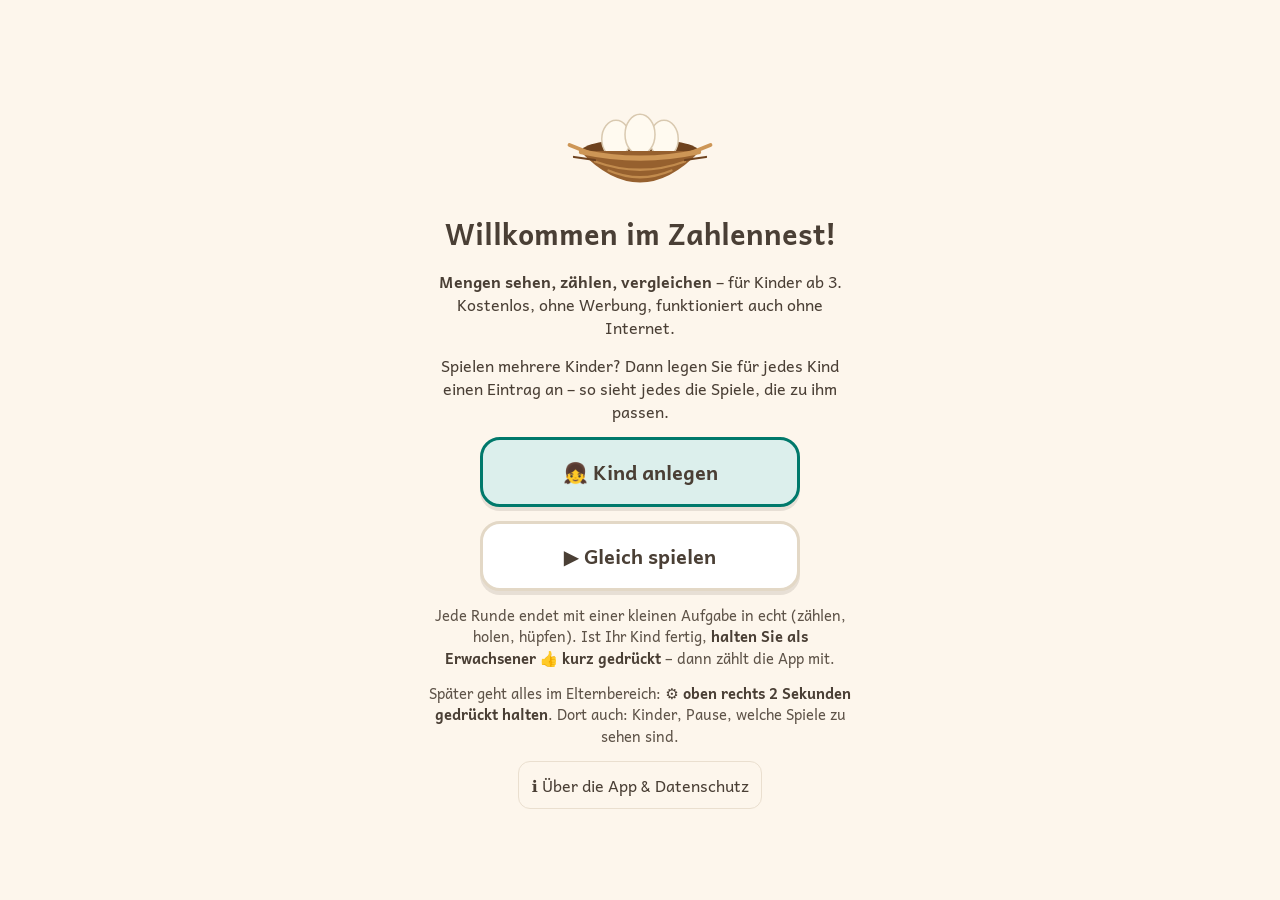
==== commit f2fda61b: "👍 für Erwachsene: kurz gedrückt halten statt antippen, Erklärung in Begrüßung/Info/Elternbereich; Tr" ====
--- a/index.html
+++ b/index.html
@@ -26,6 +26,8 @@
         die zu ihm passen.</p>
       <button id="btn-willkommen-kind" class="willkommen-btn haupt">👧 Kind anlegen</button>
       <button id="btn-willkommen-los" class="willkommen-btn">▶️ Gleich spielen</button>
+      <p class="hinweis">Jede Runde endet mit einer kleinen Aufgabe in echt (zählen, holen, hüpfen). Ist Ihr Kind fertig,
+        <b>halten Sie als Erwachsener 👍 kurz gedrückt</b> – dann zählt die App mit.</p>
       <p class="hinweis">Später geht alles im Elternbereich: <b>⚙️ oben rechts 2 Sekunden gedrückt halten</b>.
         Dort auch: Kinder, Pause, welche Spiele zu sehen sind.</p>
       <button id="btn-willkommen-info" class="text-btn">ℹ️ Über die App &amp; Datenschutz</button>
@@ -47,7 +49,9 @@
           erst kleine Zahlen (1 bis 3 auf einen Blick, bis 5 zählen), dann größere. Gezählt wird durch Schieben, nicht
           durch Tippen, und die letzte Zahl wird betont: „eins, zwei, drei – drei Äpfel!“</p>
         <p>Es gibt kein „falsch“, keine Punkte und keine Zeitgrenze. Jede Runde endet mit einer kleinen Aufgabe in der
-          echten Welt („Hol mir zwei Löffel!“) – Zählen lernt man vor allem beim Tischdecken, Treppensteigen und Spielen.</p>
+          echten Welt („Hol mir zwei Löffel!“) – Zählen lernt man vor allem beim Tischdecken, Treppensteigen und Spielen.
+          Ist Ihr Kind damit fertig, halten Sie als Erwachsener 👍 (unten rechts) kurz gedrückt – dann zählt die App mit.
+          Ein kurzer Tipp reicht absichtlich nicht, damit Kinder den Daumen nicht selbst drücken.</p>
         <p>Welche Spiele Ihr Kind sieht, stellen Sie im Elternbereich ein – am besten ein neues Spiel erst zeigen, wenn
           Sie es zusammen ausprobiert haben. Kurze Einheiten (wenige Minuten) sind für dieses Alter genug.</p>
         <p>Schwester-App: <a href="https://doganbedran.github.io/buchstaben/" target="_blank" rel="noopener">Wortnest</a>
@@ -112,6 +116,12 @@
       <button class="spiel-btn" data-spiel="holmir" aria-label="Hol mir …" hidden>🥄</button>
       <button class="spiel-btn" data-spiel="ziffern" aria-label="Ziffern nachspuren" hidden></button>
       <button class="spiel-btn" data-spiel="welche" aria-label="Welche Zahl?" hidden></button>
+      <button class="spiel-btn" data-spiel="faecher" aria-label="Fächer füllen" hidden></button>
+      <button class="spiel-btn" data-spiel="jedem" aria-label="Jedem eins" hidden></button>
+      <button class="spiel-btn" data-spiel="huepfen" aria-label="Zahlen-Hüpfen" hidden></button>
+      <button class="spiel-btn" data-spiel="weg" aria-label="Zahlenweg" hidden></button>
+      <button class="spiel-btn" data-spiel="nester" aria-label="Zwei Nester" hidden></button>
+      <button class="spiel-btn" data-spiel="treppe" aria-label="Zahlentreppe" hidden></button>
     </nav>
     <!-- Noch kein Spiel im Regal: ruhiges Nest statt leerer Seite -->
     <div id="home-leer" class="home-leer" hidden><img src="bilder/nest.svg" alt=""></div>
@@ -183,6 +193,72 @@
     <div id="welche-symbol" class="stufen-symbol" aria-hidden="true">👀</div>
     <div id="welche-karten" class="mengen-karten"></div>
     <div class="daumen-platz"><button id="btn-welche-daumen" class="daumen-btn" aria-label="Gemacht" hidden>👍</button></div>
+  </section>
+
+  <!-- Fächer füllen: zur Ziffer selbst die Menge legen (Spindelkasten-Gedanke) -->
+  <section id="faecher" class="screen">
+    <header class="topbar">
+      <button id="btn-faecher-home" class="icon-btn" aria-label="Zurück">🏠</button>
+      <span></span>
+      <button id="btn-faecher-laut" class="icon-btn" aria-label="Nochmal hören">🔊</button>
+    </header>
+    <div id="faecher-feld" class="faecher-feld"></div>
+    <div class="daumen-platz"><button id="btn-faecher-daumen" class="daumen-btn" aria-label="Gemacht" hidden>👍</button></div>
+  </section>
+
+  <!-- Jedem eins: jedem Tier einen Teller hinschieben (eins zu eins, ohne Zählen) -->
+  <section id="jedem" class="screen">
+    <header class="topbar">
+      <button id="btn-jedem-home" class="icon-btn" aria-label="Zurück">🏠</button>
+      <div id="jedem-runden" class="runden-eier"></div>
+      <button id="btn-jedem-laut" class="icon-btn" aria-label="Nochmal hören">🔊</button>
+    </header>
+    <div id="jedem-feld" class="jedem-feld"></div>
+    <div class="daumen-platz"><button id="btn-jedem-daumen" class="daumen-btn" aria-label="Gemacht" hidden>👍</button></div>
+  </section>
+
+  <!-- Zahlen-Hüpfen: Abzählvers, ein Frosch hüpft von Stein zu Stein -->
+  <section id="huepfen" class="screen">
+    <header class="topbar">
+      <button id="btn-huepfen-home" class="icon-btn" aria-label="Zurück">🏠</button>
+      <span></span>
+      <button id="btn-huepfen-laut" class="icon-btn" aria-label="Nochmal hören">🔊</button>
+    </header>
+    <div id="huepfen-feld" class="huepfen-feld"></div>
+    <div class="daumen-platz"><button id="btn-huepfen-daumen" class="daumen-btn" aria-label="Gemacht" hidden>👍</button></div>
+  </section>
+
+  <!-- Zahlenweg: gerader Weg 1–10, Kind und Teddy würfeln abwechselnd, ein gemeinsamer Käfer -->
+  <section id="weg" class="screen">
+    <header class="topbar">
+      <button id="btn-weg-home" class="icon-btn" aria-label="Zurück">🏠</button>
+      <span></span>
+      <button id="btn-weg-laut" class="icon-btn" aria-label="Nochmal hören">🔊</button>
+    </header>
+    <div id="weg-feld" class="weg-feld-buehne"></div>
+    <div class="daumen-platz"><button id="btn-weg-daumen" class="daumen-btn" aria-label="Gemacht" hidden>👍</button></div>
+  </section>
+
+  <!-- Zwei Nester: Eier auf zwei Nester verteilen (Zerlegen ohne Plus) -->
+  <section id="nester" class="screen">
+    <header class="topbar">
+      <button id="btn-nester-home" class="icon-btn" aria-label="Zurück">🏠</button>
+      <div id="nester-runden" class="runden-eier"></div>
+      <button id="btn-nester-laut" class="icon-btn" aria-label="Nochmal hören">🔊</button>
+    </header>
+    <div id="nester-feld" class="nester-feld"></div>
+    <div class="daumen-platz"><button id="btn-nester-daumen" class="daumen-btn" aria-label="Gemacht" hidden>👍</button></div>
+  </section>
+
+  <!-- Zahlentreppe: Punktstangen 1–5 der Größe nach ordnen -->
+  <section id="treppe" class="screen">
+    <header class="topbar">
+      <button id="btn-treppe-home" class="icon-btn" aria-label="Zurück">🏠</button>
+      <span></span>
+      <button id="btn-treppe-laut" class="icon-btn" aria-label="Nochmal hören">🔊</button>
+    </header>
+    <div id="treppe-feld" class="treppe-feld"></div>
+    <div class="daumen-platz"><button id="btn-treppe-daumen" class="daumen-btn" aria-label="Gemacht" hidden>👍</button></div>
   </section>
 
   <!-- Hol mir …: ganz echte Welt – „Hol mir zwei Löffel!“, das Kind holt, ein Erwachsener tippt 👍, dann wird gezählt -->
@@ -250,7 +326,7 @@
           „Hol mir …“: Mengen 3 bis 5 (sonst 1 bis 3)</label>
         <p class="hinweis spiel-option" data-spiel="holmir">„Hol mir …“ – welche Dinge geholt werden: nur Ungefährliches und
           Unzerbrechliches, vorher in Reichweite bereitlegen (kein Klettern); das Handy bleibt liegen. Bei kleinen
-          Geschwistern nur große Bausteine. 👍 erst tippen, wenn die Anzahl stimmt – sonst gemeinsam nachzählen:
+          Geschwistern nur große Bausteine. 👍 erst gedrückt halten, wenn die Anzahl stimmt – sonst gemeinsam nachzählen:
           „Wir brauchen noch einen“ oder „Einer darf zurück“, ohne zu korrigieren. Nach dem Zurückbringen nochmal 👍.</p>
         <div class="hol-dinge spiel-option" data-spiel="holmir">
           <label class="umschalter"><input type="checkbox" id="holLoeffel" data-option="holLoeffel"> 🥄 Löffel</label>
@@ -258,12 +334,14 @@
           <label class="umschalter"><input type="checkbox" id="holBaustein" data-option="holBaustein"> 🧱 Bausteine</label>
           <label class="umschalter"><input type="checkbox" id="holKuscheltier" data-option="holKuscheltier"> 🧸 Kuscheltiere</label>
         </div>
-        <p class="hinweis spiel-option" data-spiel="ziffern">„Ziffern nachspuren“ und „Welche Zahl?“ beginnen mit 1, 2 und 3. Die nächste Gruppe
-          erst dazunehmen, wenn die ersten Ziffern sicher klappen (gilt für beide).
+        <p class="hinweis spiel-option" data-spiel="ziffern">„Ziffern nachspuren“, „Welche Zahl?“ und „Fächer füllen“ beginnen mit 1, 2 und 3. Die nächste Gruppe
+          erst dazunehmen, wenn die ersten Ziffern sicher klappen (gilt für alle drei).
           Bei „Such eine Drei bei dir zu Hause!“ gern beim Suchen helfen (Buch, Kalender, Hausnummer):</p>
         <label class="umschalter spiel-option" data-spiel="ziffern"><input type="checkbox" id="ziffern456" data-option="ziffern456"> „Ziffern“: 4, 5 und 6 dazu</label>
         <label class="umschalter spiel-option" data-spiel="ziffern"><input type="checkbox" id="ziffern789" data-option="ziffern789"> „Ziffern“: 7, 8 und 9 dazu</label>
         <label class="umschalter spiel-option" data-spiel="ziffern"><input type="checkbox" id="ziffern0" data-option="ziffern0"> „Ziffern“: die 0 dazu („da ist nichts“)</label>
+        <label class="umschalter spiel-option" data-spiel="huepfen"><input type="checkbox" id="huepfenBis10" data-option="huepfenBis10"> „Zahlen-Hüpfen“: bis 10 (sonst bis 5; eher ab 4)</label>
+        <p class="hinweis spiel-option" data-spiel="huepfen">Aufsagen ist noch kein Zählen: Beim Abzählvers lernt Ihr Kind die Reihenfolge der Zahlwörter – wie viele es sind, üben die anderen Spiele.</p>
       </div>
 
       <div class="karte spiel-option" data-spiel="holmir">
@@ -273,6 +351,12 @@
           fotografieren – keine Personen. Gilt für alle Kinder.</p>
         <div id="eigene-dinge" class="eigene-dinge"></div>
         <button id="btn-ding-neu" class="text-btn">📷 Eigenes Ding</button>
+      </div>
+
+      <div class="karte">
+        <h3>Der Daumen 👍</h3>
+        <p class="hinweis">Am Ende jeder Runde macht Ihr Kind etwas in echt. Ist es fertig, halten Sie 👍 unten rechts
+          etwa eine Sekunde gedrückt (ein Ring füllt sich) – dann zählt die App mit. Kurz antippen genügt absichtlich nicht.</p>
       </div>
 
       <div class="karte">
@@ -345,7 +429,7 @@
           „Hol mir …“: Mengen 3 bis 5 (sonst 1 bis 3)</label>
         <p class="hinweis spiel-option" data-spiel="holmir">„Hol mir …“ – welche Dinge geholt werden: nur Ungefährliches und
           Unzerbrechliches, vorher in Reichweite bereitlegen (kein Klettern); das Handy bleibt liegen. Bei kleinen
-          Geschwistern nur große Bausteine. 👍 erst tippen, wenn die Anzahl stimmt – sonst gemeinsam nachzählen:
+          Geschwistern nur große Bausteine. 👍 erst gedrückt halten, wenn die Anzahl stimmt – sonst gemeinsam nachzählen:
           „Wir brauchen noch einen“ oder „Einer darf zurück“, ohne zu korrigieren. Nach dem Zurückbringen nochmal 👍.</p>
         <div class="hol-dinge spiel-option" data-spiel="holmir">
           <label class="umschalter"><input type="checkbox" id="kind-holLoeffel" data-option="holLoeffel"> 🥄 Löffel</label>
@@ -353,12 +437,13 @@
           <label class="umschalter"><input type="checkbox" id="kind-holBaustein" data-option="holBaustein"> 🧱 Bausteine</label>
           <label class="umschalter"><input type="checkbox" id="kind-holKuscheltier" data-option="holKuscheltier"> 🧸 Kuscheltiere</label>
         </div>
-        <p class="hinweis spiel-option" data-spiel="ziffern">„Ziffern nachspuren“ und „Welche Zahl?“ (eher ab 4) beginnen mit 1, 2 und 3. Die
-          nächste Gruppe erst dazunehmen, wenn die ersten Ziffern sicher klappen (gilt für beide).
+        <p class="hinweis spiel-option" data-spiel="ziffern">„Ziffern nachspuren“, „Welche Zahl?“ und „Fächer füllen“ (eher ab 4) beginnen mit 1, 2 und 3. Die
+          nächste Gruppe erst dazunehmen, wenn die ersten Ziffern sicher klappen (gilt für alle drei).
           Bei „Such eine Drei bei dir zu Hause!“ gern beim Suchen helfen (Buch, Kalender, Hausnummer):</p>
         <label class="umschalter spiel-option" data-spiel="ziffern"><input type="checkbox" id="kind-ziffern456" data-option="ziffern456"> „Ziffern“: 4, 5 und 6 dazu</label>
         <label class="umschalter spiel-option" data-spiel="ziffern"><input type="checkbox" id="kind-ziffern789" data-option="ziffern789"> „Ziffern“: 7, 8 und 9 dazu</label>
         <label class="umschalter spiel-option" data-spiel="ziffern"><input type="checkbox" id="kind-ziffern0" data-option="ziffern0"> „Ziffern“: die 0 dazu („da ist nichts“)</label>
+        <label class="umschalter spiel-option" data-spiel="huepfen"><input type="checkbox" id="kind-huepfenBis10" data-option="huepfenBis10"> „Zahlen-Hüpfen“: bis 10 (sonst bis 5; eher ab 4)</label>
       </div>
       <div class="karte" id="karte-kind-stimme" hidden>
         <h3>Stimme</h3>
--- a/style.css
+++ b/style.css
@@ -83,16 +83,16 @@
 
 /* Startseite: große Spiel-Kacheln, ohne Scrollen (2 Spalten hochkant, 4 im Querformat) */
 .spiele-raster {
+  /* Spalten und Reihen setzt spieleZeigen() je nach Anzahl der Kacheln (alles passt immer auf eine Seite) */
+  --spalten: 2; --reihen: 1;
+  --kachel: min(180px, calc((100vw - 40px) / var(--spalten) - 18px), calc((100dvh - 140px) / var(--reihen) - 18px));
   flex: 1; display: grid; gap: 18px; padding: 10px 0 30px;
-  grid-template-columns: repeat(2, min(170px, 40vw, 19vh)); grid-auto-rows: min(170px, 40vw, 19vh);
+  grid-template-columns: repeat(var(--spalten), var(--kachel)); grid-auto-rows: var(--kachel);
   justify-content: center; align-content: center;
-}
-@media (orientation: landscape) {
-  .spiele-raster { grid-template-columns: repeat(4, min(180px, 20vw, 32vh)); grid-auto-rows: min(180px, 20vw, 32vh); }
 }
 .spiel-btn {
   border: none; border-radius: 32px; background: var(--papier); box-shadow: var(--schatten);
-  font-size: clamp(2.6rem, 9vh, 5rem); display: grid; place-items: center; padding: 0;
+  font-size: calc(var(--kachel, 170px) * 0.46); display: grid; place-items: center; padding: 0;
 }
 .spiel-btn:active { transform: scale(0.94); }
 /* Bis Kinder/Regal geladen sind keine Spiel-Kacheln zeigen (sonst springen sie, und ein Kind trifft das falsche Spiel) */
@@ -525,3 +525,133 @@
 .welche-haus { width: min(260px, 60vw, 40vh); height: auto; }
 .kachel-ziffern { display: flex; gap: 6%; width: 78%; justify-content: center; }
 .kachel-ziffern .ziffer-svg { width: 44%; height: auto; background: #fff; border: 3px solid #e3d8c6; border-radius: 12px; padding: 4px; }
+
+/* ---------- Fächer füllen (Spindelkasten): Fächer mit Ziffern, schmale Holzstäbchen ---------- */
+#faecher, .faecher-feld { touch-action: none; overscroll-behavior: none; }
+.faecher-feld { flex: 1; position: relative; min-height: 0; }
+.fach { position: absolute; display: flex; flex-direction: column; gap: 6px; transition: opacity 0.3s; }
+.fach-ziffer { display: flex; justify-content: center; }
+.fach-ziffer .ziffer-svg { height: 100%; width: auto; }
+.fach-raum { flex: 1; border: 4px solid #8a5a3c; border-top-width: 0; border-radius: 0 0 14px 14px; background: #f6efe3;
+  box-shadow: inset 0 6px 0 rgba(74, 63, 53, 0.08); }
+.fach.dran .fach-raum { background: #fff7e6; box-shadow: 0 0 0 4px #f5c518; }
+.fach.null .fach-raum { background: repeating-linear-gradient(135deg, #f6efe3 0 10px, #efe5d4 10px 20px); }
+.fach.huepft { animation: huepfen 0.6s ease; }
+.stab { position: absolute; left: 0; top: 0; display: flex; justify-content: center; touch-action: none; z-index: 2;
+  transition: transform 0.28s ease-out; }
+.stab svg { height: 100%; display: block; transition: transform 0.15s; }
+.stab.greift { transition: none; z-index: 5; }
+.stab.greift svg { transform: scale(1.1); }
+.stab.huepft svg { animation: ding-huepfen 0.4s ease; }
+.stab.leuchtet svg rect:first-child { fill: #f5c518; }
+@media (prefers-reduced-motion: reduce) { .stab { transition: none; } }
+
+/* ---------- Jedem eins: Tiere am Tisch, je ein Platz davor ---------- */
+#jedem, .jedem-feld { touch-action: none; overscroll-behavior: none; }
+.jedem-feld { flex: 1; position: relative; min-height: 0; }
+.jedem-tisch { position: absolute; left: 12px; right: 12px; background: #e9d2b0; border: 4px solid #b98a5a; border-radius: 18px; }
+.jedem-tier { position: absolute; display: flex; align-items: center; justify-content: center; line-height: 1; z-index: 1; }
+.jedem-tier.huepft { animation: huepfen 0.6s ease; }
+.jedem-platz { position: absolute; border: 3px dashed #b98a5a; border-radius: 50%; background: rgba(255, 255, 255, 0.35); }
+.jedem-platz.pulsiert { animation: warten-puls 1.6s ease-in-out 2; }
+.jedem-ding { position: absolute; left: 0; top: 0; touch-action: none; z-index: 2; transition: transform 0.28s ease-out; }
+.jedem-ding svg { width: 100%; height: 100%; display: block; transition: transform 0.15s; }
+.jedem-ding.greift { transition: none; z-index: 5; }
+.jedem-ding.greift svg { transform: scale(1.1); }
+.jedem-ding.huepft svg { animation: ding-huepfen 0.4s ease; }
+.jedem-ding.leuchtet svg { filter: drop-shadow(0 0 6px #f5c518); }
+.kachel-jedem { display: grid; grid-template-columns: 1fr 1fr; width: 76%; font-size: 0.42em; text-align: center; line-height: 1.1; }
+.kachel-jedem .k-ding svg { width: 70%; height: auto; }
+@media (prefers-reduced-motion: reduce) { .jedem-ding { transition: none; } }
+
+/* ---------- Zahlen-Hüpfen: Teich mit Steinen, Frosch ---------- */
+#huepfen, .huepfen-feld { touch-action: none; overscroll-behavior: none; }
+.huepfen-feld { flex: 1; position: relative; min-height: 0; }
+.teich { position: absolute; inset: 8px 12px 12px; border-radius: 40px; background: #cfe6f3; }
+.stein { position: absolute; border-radius: 50%; background: #a9a39a; border: 3px solid #7d766c; box-shadow: inset 0 -6px 0 rgba(0, 0, 0, 0.12);
+  transition: background 0.3s; }
+.stein.leuchtet { background: #f5c518; border-color: #b07800; }
+.stein.pulsiert { animation: warten-puls 1.6s ease-in-out 2; }
+.frosch { position: absolute; left: 0; top: 0; display: flex; align-items: center; justify-content: center; line-height: 1;
+  z-index: 3; touch-action: none; transition: transform 0.3s ease-out; }
+.frosch.greift { transition: none; }
+.figur-bild { display: inline-block; transition: transform 0.25s ease-in, opacity 0.25s; }
+/* Hüpfen nur am inneren Bild – das äußere Element trägt den Platz (sonst überschreibt die Animation die Position) */
+.frosch.huepft .figur-bild, .kaefer.huepft .figur-bild { animation: ding-huepfen 0.4s ease; }
+.frosch.springt .figur-bild { animation: frosch-bogen 0.32s ease-out; }
+@keyframes frosch-bogen { 45% { transform: translateY(-0.6em) scale(1.05); } }
+.frosch.wackelt .figur-bild { animation: wackeln 0.45s ease; }
+.frosch.weg .figur-bild { transform: scale(0); opacity: 0; }
+.frosch.kommt .figur-bild { animation: aufploppen 0.35s ease-out; }
+.kachel-huepfen { display: grid; justify-items: center; font-size: 0.6em; line-height: 1; }
+.kachel-huepfen .k-stein { width: 1.2em; height: 0.36em; border-radius: 50%; background: #a9a39a; margin-top: 4px; }
+@media (prefers-reduced-motion: reduce) { .frosch { transition: none; } .figur-bild { animation: none !important; transition: none; } }
+
+/* ---------- Zahlenweg: gerade Reihe 1–10, Käfer, Würfel (1–2), Teddy ---------- */
+#weg, .weg-feld-buehne { touch-action: none; overscroll-behavior: none; }
+.weg-feld-buehne { flex: 1; position: relative; min-height: 0; }
+.weg-feld { position: absolute; border-radius: 10px; background: var(--papier); border: 3px solid #c7b08a; display: flex;
+  align-items: center; justify-content: center; padding: 4px 2px; transition: background 0.3s; }
+.weg-feld .ziffer-svg { height: 100%; width: auto; max-width: 50%; }
+.weg-feld.ziel { border-color: #b07800; background: #fff3c4; }
+.weg-feld.besucht { background: #f6efe3; }
+.weg-feld.leuchtet { background: #f5c518; }
+.kaefer { position: absolute; left: 0; top: 0; display: flex; align-items: center; justify-content: center; line-height: 1;
+  z-index: 3; touch-action: none; transition: transform 0.35s ease-out; }
+.kaefer.greift { transition: none; }
+
+.weg-unten { position: absolute; left: 0; right: 0; bottom: 96px; display: flex; justify-content: center; align-items: center; gap: 40px; }
+@media (orientation: landscape) { .weg-unten { bottom: 16px; } }
+.weg-wuerfel { width: min(120px, 26vw, 22dvh); aspect-ratio: 1; border-radius: 22px; border: 4px solid #4a3f35; background: #fff;
+  padding: 0; box-shadow: var(--schatten); }
+.weg-wuerfel svg { width: 100%; height: 100%; display: block; }
+.weg-wuerfel .menge-punkt.weg { fill: none; stroke: #c7b08a; stroke-width: 4; }
+.weg-wuerfel.dran { animation: warten-puls 1.6s ease-in-out infinite; }
+.weg-wuerfel.rollt { animation: wackeln 0.6s ease; }
+.weg-teddy { font-size: min(4.4rem, 12dvh); opacity: 0.55; transition: opacity 0.3s, transform 0.3s; }
+.weg-teddy.dran { opacity: 1; transform: scale(1.12); }
+.kachel-weg { display: grid; justify-items: center; gap: 4px; width: 80%; }
+.kachel-weg .k-kaefer { font-size: 0.42em; line-height: 1; }
+.kachel-weg .k-felder { display: flex; gap: 3px; width: 100%; }
+.kachel-weg .k-felder span { flex: 1; border: 2px solid #c7b08a; border-radius: 6px; background: #fff; padding: 2px; }
+.kachel-weg .k-felder svg { width: 100%; height: auto; display: block; }
+@media (prefers-reduced-motion: reduce) { .kaefer { transition: none; } .weg-wuerfel.dran { animation: none; box-shadow: 0 0 0 6px var(--akzent-hell); } }
+
+/* ---------- Zwei Nester ---------- */
+#nester, .nester-feld { touch-action: none; overscroll-behavior: none; }
+.nester-feld { flex: 1; position: relative; min-height: 0; }
+.nest { position: absolute; border-radius: 50%; background: radial-gradient(#8a5a3c 0 55%, #b98a5a 56%); border: 4px solid #6e4a30; }
+.nest.gross { opacity: 0.9; }
+.ei { position: absolute; left: 0; top: 0; touch-action: none; z-index: 2; transition: transform 0.28s ease-out; }
+.ei svg { width: 100%; height: 100%; display: block; transition: transform 0.15s; }
+.ei.greift { transition: none; z-index: 5; }
+.ei.greift svg { transform: scale(1.1); }
+.ei.huepft svg { animation: ding-huepfen 0.4s ease; }
+.ei.leuchtet svg ellipse:first-child { fill: #f5c518; stroke: #b07800; }
+
+/* ---------- Zahlentreppe ---------- */
+#treppe, .treppe-feld { touch-action: none; overscroll-behavior: none; }
+.treppe-feld { flex: 1; position: relative; min-height: 0; }
+.stufe { position: absolute; border: 3px dashed #c7b08a; border-radius: 10px; background: rgba(255, 255, 255, 0.5); }
+.stufe.pulsiert { animation: warten-puls 1.6s ease-in-out 2; }
+.stange { position: absolute; left: 0; top: 0; touch-action: none; z-index: 2; transition: transform 0.28s ease-out; }
+.stange svg { width: 100%; height: 100%; display: block; }
+.stange.greift { transition: none; z-index: 5; }
+.stange.huepft svg { animation: ding-huepfen 0.4s ease; }
+.stange .menge-punkt.leuchtet { fill: #f5c518; stroke: #b07800; stroke-width: 2.5; }
+.stange.leuchtet svg rect { fill: #f5c518; }
+.treppe-kaefer { position: absolute; left: 0; top: 0; display: flex; align-items: center; justify-content: center; line-height: 1;
+  z-index: 4; transition: transform 0.35s ease-out; }
+@media (prefers-reduced-motion: reduce) { .ei, .stange, .treppe-kaefer { transition: none; } }
+/* Ufer: Startplatz des Frosches – Grasstreifen am Teichrand (dunkler als Wasser und Steine, sieht nicht aus wie ein Stein) */
+.ufer { position: absolute; border-radius: 28px; background: #5f9a45;
+  background-image: repeating-linear-gradient(75deg, rgba(255, 255, 255, 0.08) 0 6px, transparent 6px 14px); }
+/* Startplatz beim Zahlenweg: ein Blatt ohne Zahl und ohne Feldrahmen */
+.weg-start { position: absolute; display: flex; align-items: center; justify-content: center; line-height: 1;
+  border-radius: 50%; background: #e3efd6; }
+.weg-start.pulsiert { animation: warten-puls 1.6s ease-in-out 2; }
+
+/* 👍 gedrückt halten: ein Ring füllt sich in DAUMEN_HALTEN ms */
+.daumen-btn { touch-action: none; user-select: none; -webkit-user-select: none; -webkit-touch-callout: none; }
+.daumen-btn.haelt { animation: daumen-fuellen 0.9s linear forwards; }
+@keyframes daumen-fuellen { from { box-shadow: 0 0 0 0 var(--akzent-hell); } to { box-shadow: 0 0 0 12px var(--akzent); } }
